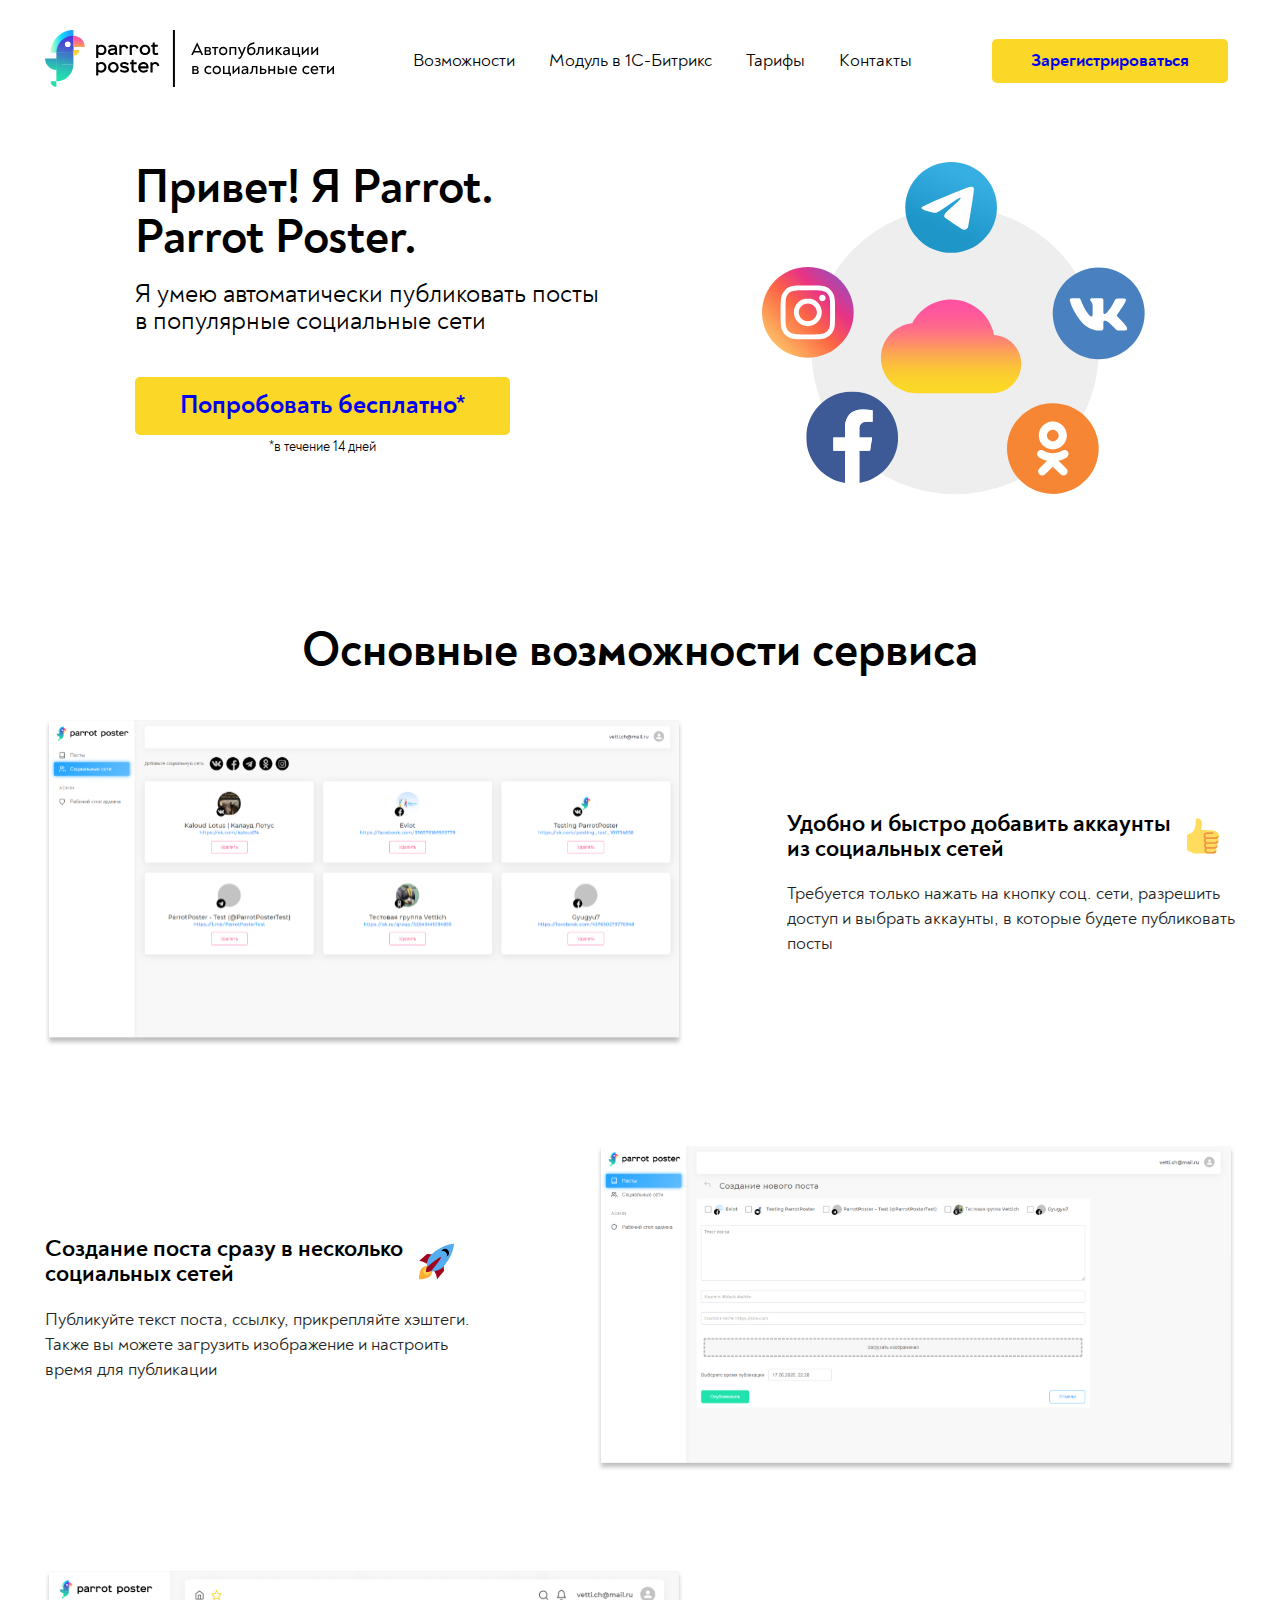
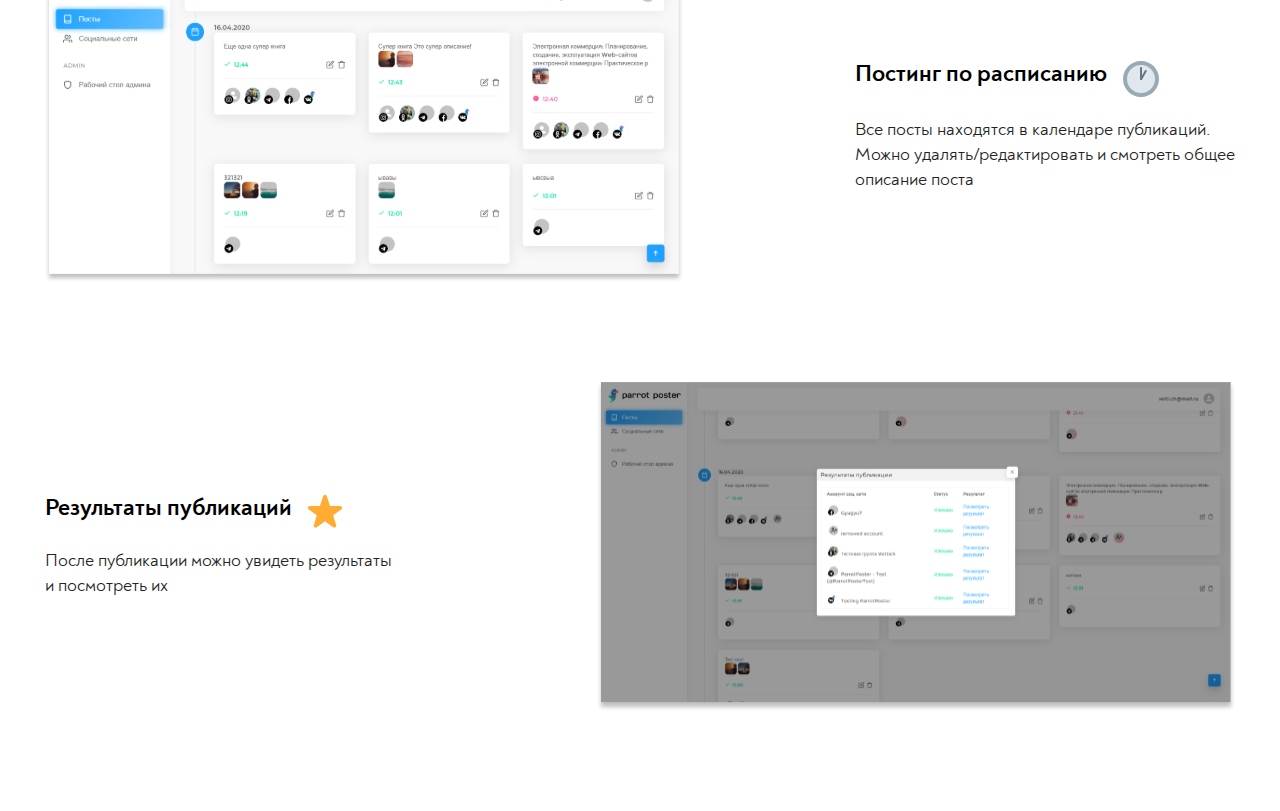
==== index.html @ c369a960 "add greetings and features" ====
<!DOCTYPE html>
<html lang="en">
<head>
    <meta charset="UTF-8">
    <meta http-equiv="X-UA-Compatible" content="IE=edge">
    <meta name="viewport" content="width=device-width, initial-scale=1.0">
    <title>Document</title>
    <link rel="stylesheet" href="style.css">
    <link rel="stylesheet" href="fonts/noah.css">

</head>
<body>
    
<div class="container">

    <div class="header">
        <a href="#"><img src="img/logo.ru.svg" alt="logo" class="header_logo"></a>
        <ul class="menu">
            <li>Возможности</li>
            <li>Модуль в 1С-Битрикс</li>
            <li>Тарифы</li>
            <li>Контакты</li>
        </ul>
        <a href="#" class="btn">Зарегистрироваться</a>
    </div>

    <div class="greetings">
        <div class="desc">
            <h1 class="title">Привет! Я Parrot.<br>Parrot Poster.</h1>
            <p class="text26">Я умею автоматически публиковать посты<br>в популярные социальные сети </p>
            <div class="div_try_btn">
                <a href="#" class="try_btn">Попробовать бесплатно*</a>
                <p class="try_btn_text">*в течение 14 дней</p>
            </div>
            </div>
        <img src="img/social.svg" alt="social">
    </div>

    <div class="features">
        <h2 class="title ft_title">Основные возможности сервиса</h2>
        
        <div class="features_item">
            <img src="img/features item 1.svg" alt="screenshot">
            <div>
                <div class="features_item_title">
                    <p class="features_item_text">Удобно и быстро добавить аккаунты<br>из социальных сетей</p>
                    <img src="icons/feat-01_01.svg" alt="smile">
                </div>
                <p class="features_item_desc">Требуется только нажать на кнопку соц. сети, разрешить<br>доступ и выбрать аккаунты, в которые будете публиковать<br>посты</p>
            </div>
        </div>

        <div class="features_item">
            <div>
                <div class="features_item_title">
                    <p class="features_item_text">Создание поста сразу в несколько<br>социальных сетей</p>
                    <img src="icons/feat-01_02.svg" alt="smile">
                </div>
                <p class="features_item_desc">Публикуйте текст поста, ссылку, прикрепляйте хэштеги.<br>Также вы можете загрузить изображение и настроить<br>время для публикации</p>
            </div>
            <img src="img/features item 2.svg" alt="screenshot">
        </div>

        <div class="features_item">
            <img src="img/features item 3.svg" alt="screenshot">
            <div>
                <div class="features_item_title">
                    <p class="features_item_text">Постинг по расписанию</p>
                    <img src="icons/feat-01_03.svg" alt="smile">
                </div>
                <p class="features_item_desc">Все посты находятся в календаре публикаций.<br>Можно удалять/редактировать и смотреть общее<br>описание поста</p>
            </div>
        </div>

        <div class="features_item">
            <div>
                <div class="features_item_title">
                    <p class="features_item_text">Результаты публикаций</p>
                    <img src="icons/feat-01_04.svg" alt="smile">
                </div>
                <p class="features_item_desc">После публикации можно увидеть результаты<br>и посмотреть их</p>
            </div>
            <img src="img/features item 4.svg" alt="screenshot">
        </div>
    </div>

</div>

</body>
</html>
---- style.css ----
*{
    padding: 0;
    margin: 0;
}

body{
    font-family: Noah, Arial, sans-serif;
    color: #000;
}

.container{
    margin: 0 auto;
}

/*   ---   header navigation   ---   */

.header{
    display: flex;
    align-items: center;
    margin-top: 30px;
}

.container{
   width: 1190px; 
}

.header_logo{
    margin-right: 67px;
}

.menu{
    list-style: none;
    display: flex;
    gap: 34px;
    margin-right: 80px;
    font-size: 18px;
    font-weight: 500;
    line-height: 105%;
   
}

.btn{
    background-color:#FBD727;
    line-height: 105%;
    font-size: 18px;
    font-weight: 700;
    border-radius: 5px;
    border: none;
    text-decoration: none;
    padding: 13px 39px;
    
}

/*   ---   greetings   ---   */

.title{
    font-weight: 700;
    font-size: 48px;
    line-height: 105%; 
    margin-bottom: 18px;
}

.text26{
    font-weight: 400;
    font-size: 26px;
    line-height: 105%; 
    margin-bottom: 42px;
}

.try_btn{
    font-weight: 700;
    font-size: 26px;
    line-height: 105%;  
    text-decoration: none;
    background-color:#FBD727;
    padding: 15px 45px;
    border-radius: 5px;
}

.greetings{
    margin: 70px 90px;
    display: flex;
    justify-content: space-between;
}

.try_btn_text{
    margin-top: 5px;
    font-size: 14px;
    line-height: 105%;
}

.div_try_btn{
    text-align: center;
    display: inline-flex;
    flex-direction: column;
}

/*   ---   features   ---   */

.features{
    margin-top: 130px;
}

.ft_title{
    text-align: center;
    margin-bottom: 45px;
}

.features_item_text{
    font-weight: 700;
    font-size: 24px;
    line-height: 105%;  
}

.features_item_desc{
    font-weight: 400;
    font-size: 18px;
    line-height: 25px; 
    color:#232323;
    margin-top: 20px;
}

.features_item_title{
    display: flex;
    gap: 1em;
}

.features_item{
    display: flex;
    justify-content: space-between;
    align-items: center;
    margin-bottom: 100px;
}
---- fonts/noah.css ----
@font-face {
    font-family: 'Noah';
    src: local('Noah Regular Italic'), local('Noah-RegularItalic'), url('Noahregularitalic.woff2') format('woff2'), url('Noahregularitalic.woff') format('woff'), url('Noahregularitalic.ttf') format('truetype');
    font-weight: 400;
    font-style: italic;
}
@font-face {
    font-family: 'Noah';
    src: local('Noah Regular'), local('Noah-Regular'), url('Noahregular.woff2') format('woff2'), url('Noahregular.woff') format('woff'), url('Noahregular.ttf') format('truetype');
    font-weight: 400;
    font-style: normal;
}
@font-face {
    font-family: 'Noah';
    src: local('Noah Bold Italic'), local('Noah-BoldItalic'), url('Noahbolditalic.woff2') format('woff2'), url('Noahbolditalic.woff') format('woff'), url('Noahbolditalic.ttf') format('truetype');
    font-weight: 700;
    font-style: italic;
}
@font-face {
    font-family: 'Noah';
    src: local('Noah Bold'), local('Noah-Bold'), url('Noahbold.woff2') format('woff2'), url('Noahbold.woff') format('woff'), url('Noahbold.ttf') format('truetype');
    font-weight: 700;
    font-style: normal;
}
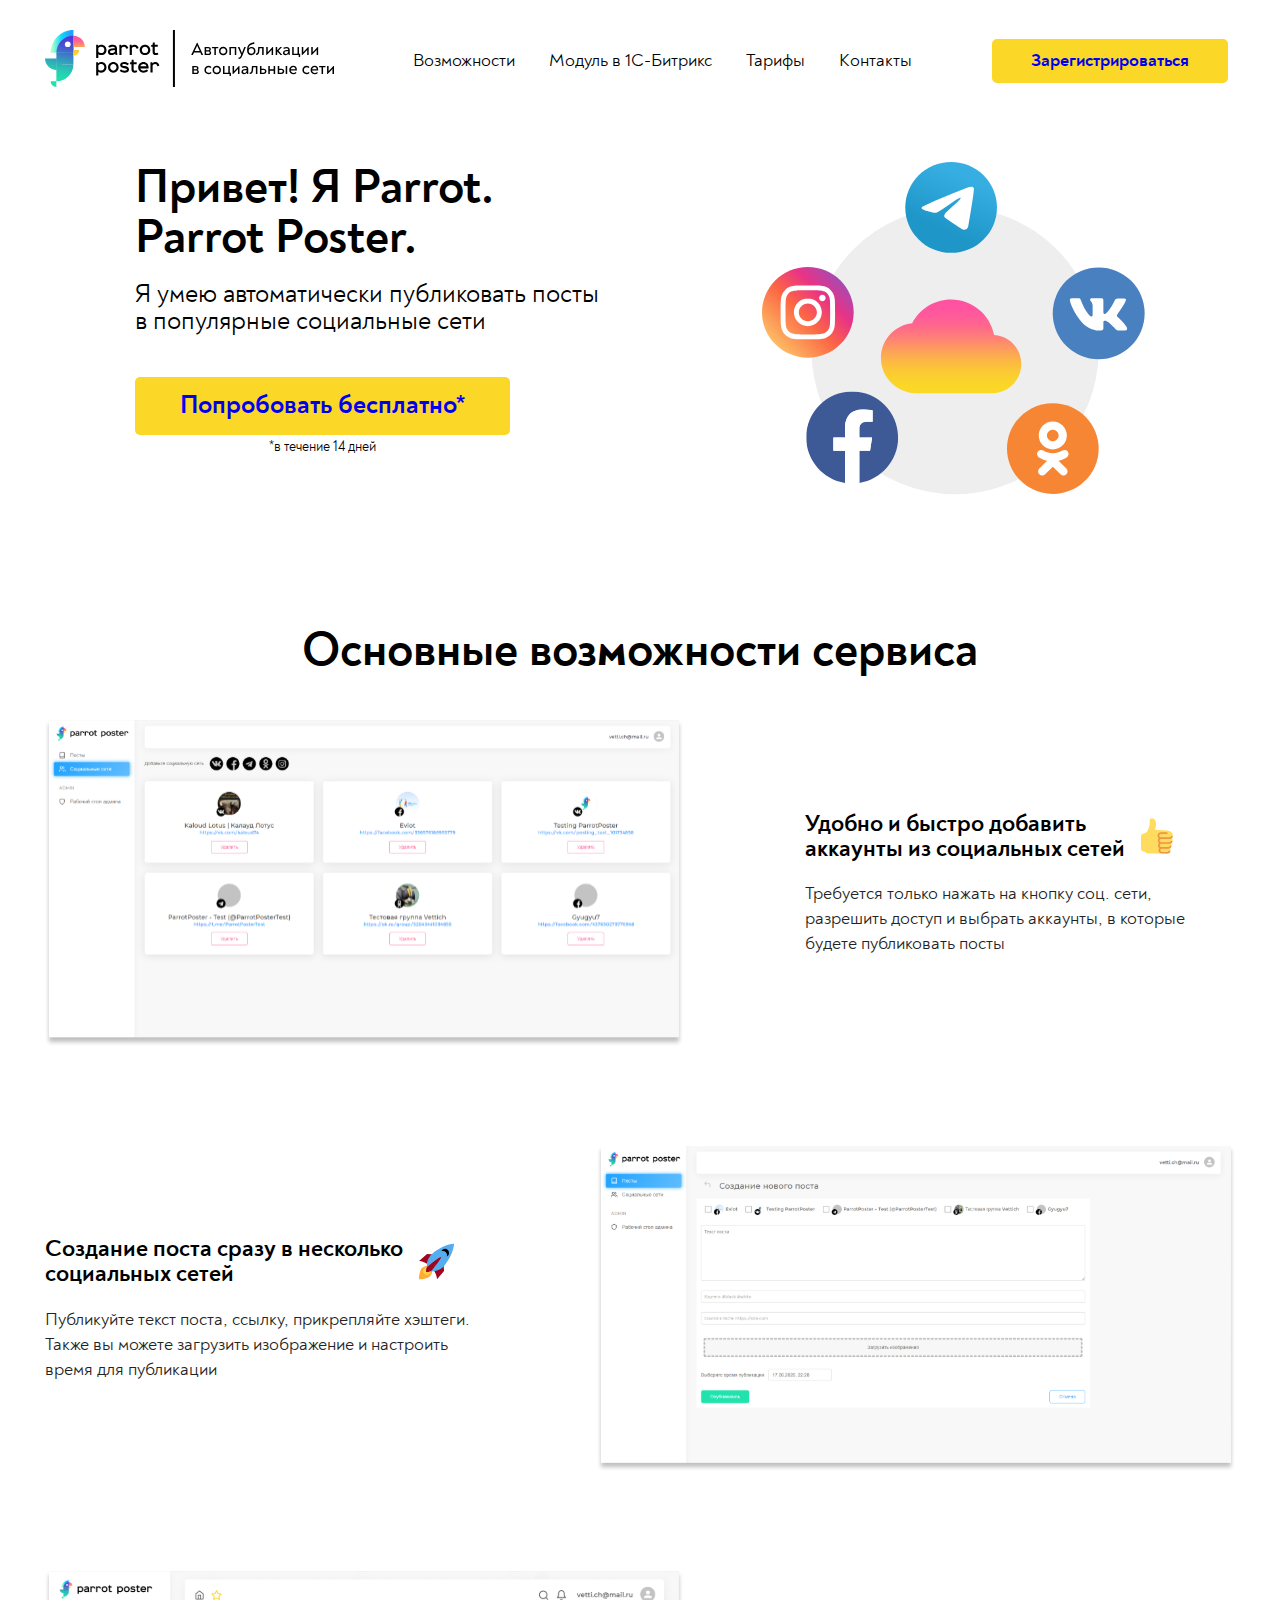
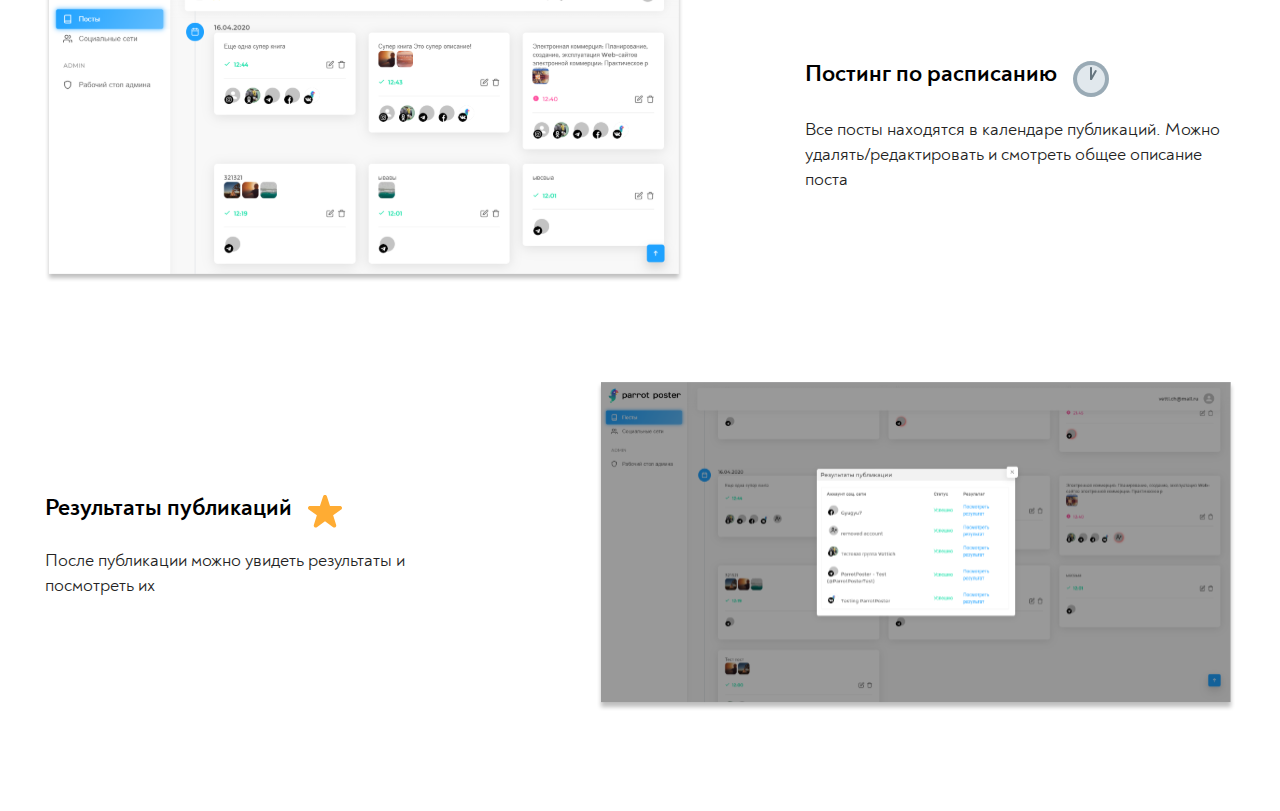
==== commit bc0e0313: "add integrations" ====
--- a/index.html
+++ b/index.html
@@ -28,7 +28,7 @@
         <div class="desc">
             <h1 class="title">Привет! Я Parrot.<br>Parrot Poster.</h1>
             <p class="text26">Я умею автоматически публиковать посты<br>в популярные социальные сети </p>
-            <div class="div_try_btn">
+            <div class="try_btn_wrap">
                 <a href="#" class="try_btn">Попробовать бесплатно*</a>
                 <p class="try_btn_text">*в течение 14 дней</p>
             </div>
@@ -37,26 +37,26 @@
     </div>
 
     <div class="features">
-        <h2 class="title ft_title">Основные возможности сервиса</h2>
+        <h2 class="title center">Основные возможности сервиса</h2>
         
         <div class="features_item">
             <img src="img/features item 1.svg" alt="screenshot">
             <div>
                 <div class="features_item_title">
-                    <p class="features_item_text">Удобно и быстро добавить аккаунты<br>из социальных сетей</p>
+                    <p>Удобно и быстро добавить<br> аккаунты из социальных сетей</p>
                     <img src="icons/feat-01_01.svg" alt="smile">
                 </div>
-                <p class="features_item_desc">Требуется только нажать на кнопку соц. сети, разрешить<br>доступ и выбрать аккаунты, в которые будете публиковать<br>посты</p>
+                <span class="features_item_desc">Требуется только нажать на кнопку соц. сети, разрешить доступ и выбрать аккаунты, в которые будете публиковать посты</span>
             </div>
         </div>
 
         <div class="features_item">
             <div>
                 <div class="features_item_title">
-                    <p class="features_item_text">Создание поста сразу в несколько<br>социальных сетей</p>
+                    <p>Создание поста сразу в несколько<br>социальных сетей</p>
                     <img src="icons/feat-01_02.svg" alt="smile">
                 </div>
-                <p class="features_item_desc">Публикуйте текст поста, ссылку, прикрепляйте хэштеги.<br>Также вы можете загрузить изображение и настроить<br>время для публикации</p>
+                <span class="features_item_desc">Публикуйте текст поста, ссылку, прикрепляйте хэштеги. Также вы можете загрузить изображение и настроить время для публикации</span>
             </div>
             <img src="img/features item 2.svg" alt="screenshot">
         </div>
@@ -65,20 +65,20 @@
             <img src="img/features item 3.svg" alt="screenshot">
             <div>
                 <div class="features_item_title">
-                    <p class="features_item_text">Постинг по расписанию</p>
+                    <p>Постинг по расписанию</p>
                     <img src="icons/feat-01_03.svg" alt="smile">
                 </div>
-                <p class="features_item_desc">Все посты находятся в календаре публикаций.<br>Можно удалять/редактировать и смотреть общее<br>описание поста</p>
+                <span class="features_item_desc">Все посты находятся в календаре публикаций. Можно удалять/редактировать и смотреть общее описание поста</span>
             </div>
         </div>
 
         <div class="features_item">
             <div>
                 <div class="features_item_title">
-                    <p class="features_item_text">Результаты публикаций</p>
+                    <p>Результаты публикаций</p>
                     <img src="icons/feat-01_04.svg" alt="smile">
                 </div>
-                <p class="features_item_desc">После публикации можно увидеть результаты<br>и посмотреть их</p>
+                <span class="features_item_desc">После публикации можно увидеть результаты и посмотреть их</span>
             </div>
             <img src="img/features item 4.svg" alt="screenshot">
         </div>
--- a/style.css
+++ b/style.css
@@ -89,7 +89,7 @@
     line-height: 105%;
 }
 
-.div_try_btn{
+.try_btn_wrap{
     text-align: center;
     display: inline-flex;
     flex-direction: column;
@@ -101,28 +101,32 @@
     margin-top: 130px;
 }
 
-.ft_title{
+.center{
     text-align: center;
     margin-bottom: 45px;
 }
 
-.features_item_text{
+.features_item_title p{
     font-weight: 700;
     font-size: 24px;
-    line-height: 105%;  
+    line-height: 105%;
+    max-width: 430px;
 }
 
 .features_item_desc{
     font-weight: 400;
     font-size: 18px;
     line-height: 25px; 
-    color:#232323;
+    color: #232323;
     margin-top: 20px;
+    max-width: 430px;
+    display: inline-block;
 }
 
 .features_item_title{
     display: flex;
     gap: 1em;
+    max-width: 500px;
 }
 
 .features_item{
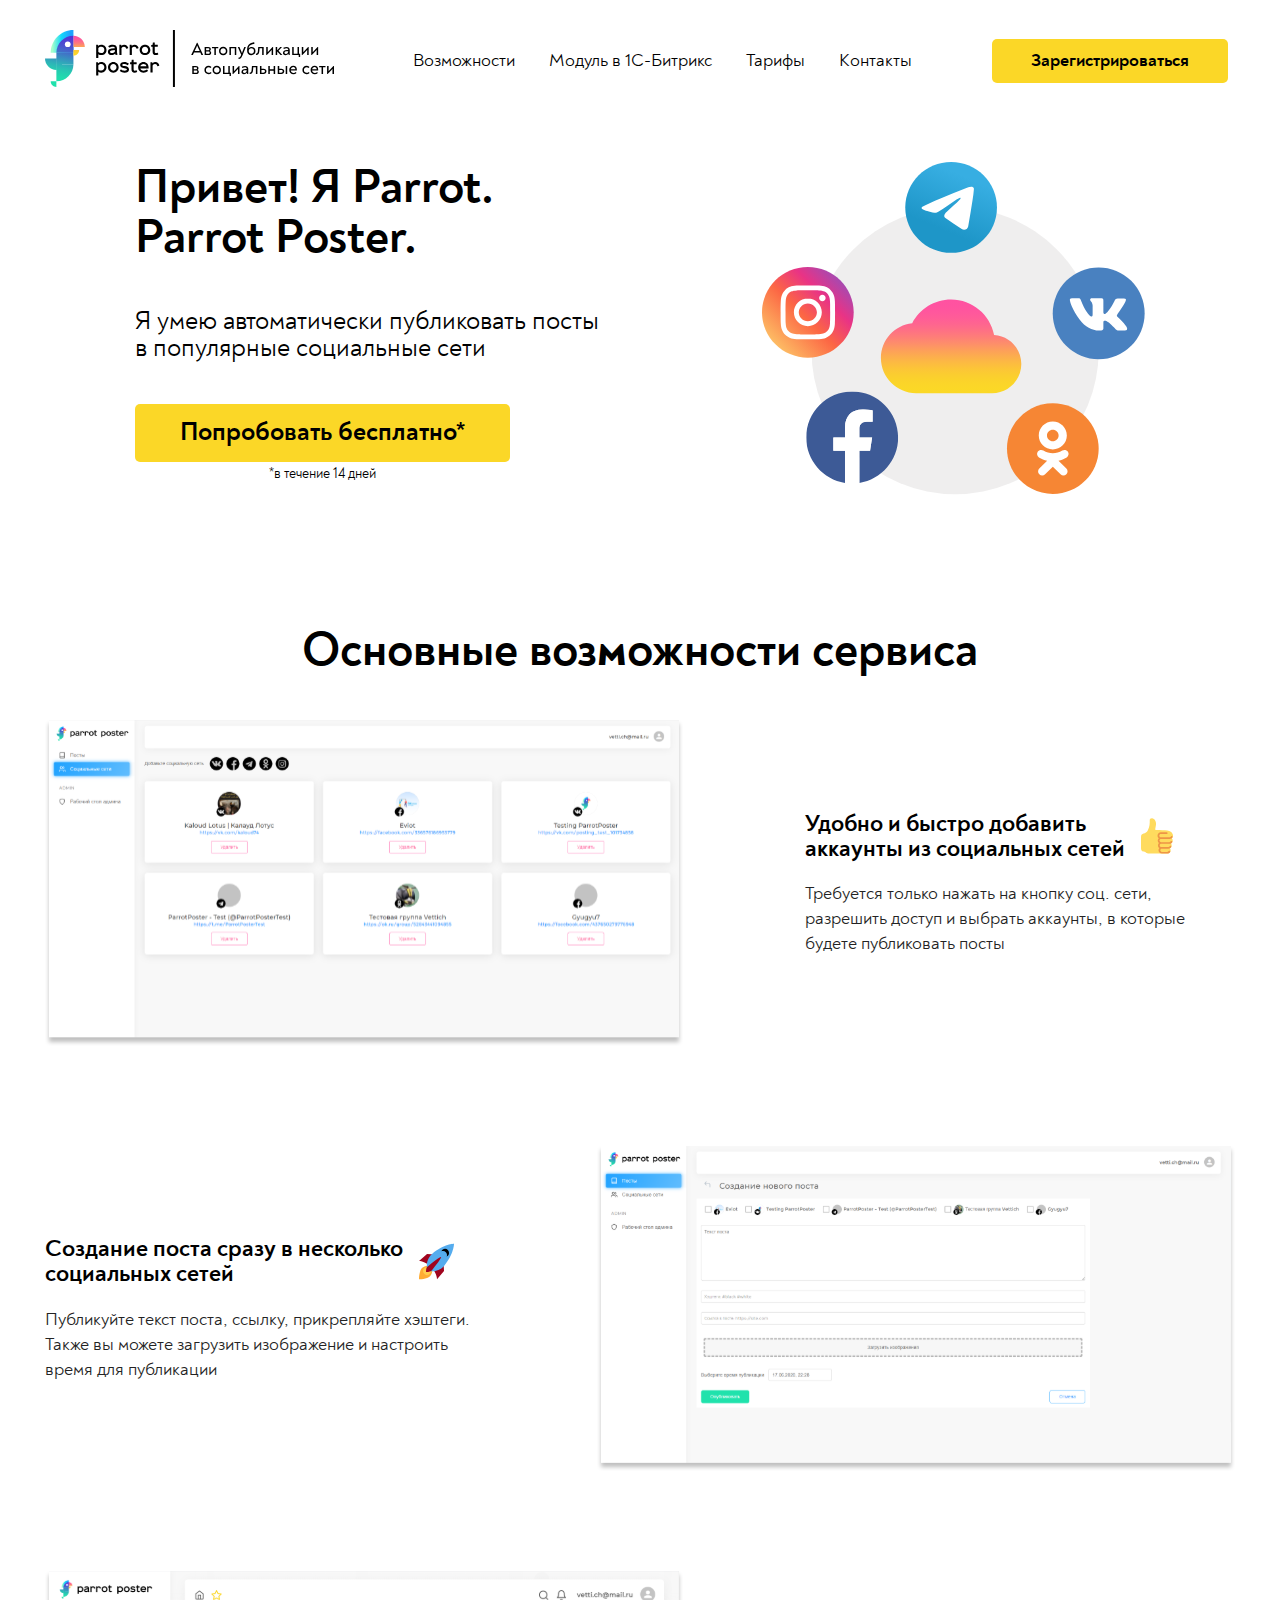
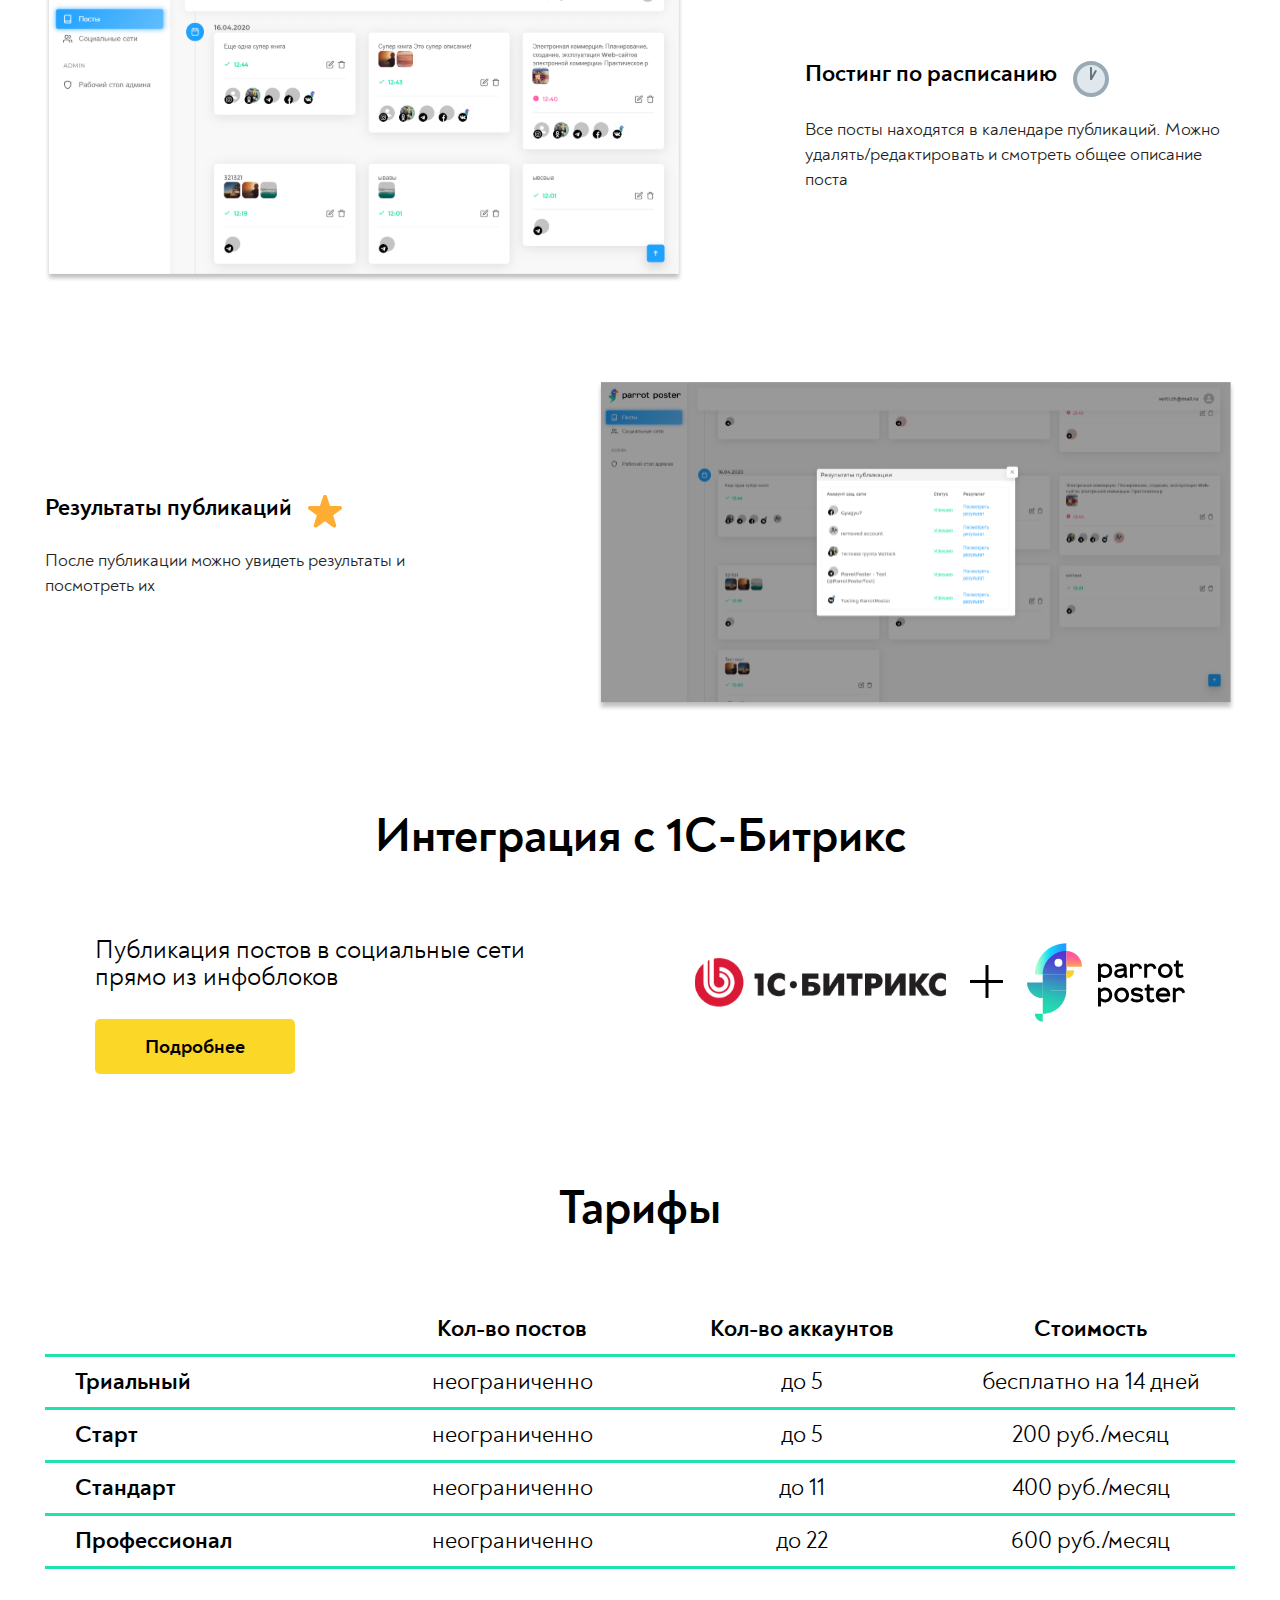
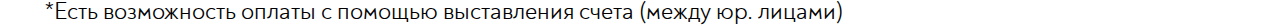
==== commit 5cf4d34e: "add tariffs" ====
--- a/index.html
+++ b/index.html
@@ -26,7 +26,7 @@
 
     <div class="greetings">
         <div class="desc">
-            <h1 class="title">Привет! Я Parrot.<br>Parrot Poster.</h1>
+            <h1 class="title left">Привет! Я Parrot. Parrot Poster.</h1>
             <p class="text26">Я умею автоматически публиковать посты<br>в популярные социальные сети </p>
             <div class="try_btn_wrap">
                 <a href="#" class="try_btn">Попробовать бесплатно*</a>
@@ -37,7 +37,7 @@
     </div>
 
     <div class="features">
-        <h2 class="title center">Основные возможности сервиса</h2>
+        <h2 class="title">Основные возможности сервиса</h2>
         
         <div class="features_item">
             <img src="img/features item 1.svg" alt="screenshot">
@@ -84,6 +84,55 @@
         </div>
     </div>
 
+    <div class="integrations">
+        <h2 class="title">Интеграция с 1С-Битрикс</h2>
+        <div class="integrations_container">
+            <div>
+                <p class="integrations_text">Публикация постов в социальные сети прямо из инфоблоков</p>
+                <a href="#" class="integrations_btn">Подробнее</a>
+            </div>
+            <img src="img/integrations.svg" alt="integrations logo">
+        </div>
+
+    </div>
+
+    <div class="tariffs">
+        <h2 class="title">Тарифы</h2>
+        <table class="tariffs_table">
+            <caption>*Есть возможность оплаты с помощью выставления счета (между юр. лицами)</caption>
+            <tr>
+                <th></th>
+                <th>Кол-во постов</th>
+                <th>Кол-во аккаунтов</th>
+                <th>Стоимость</th>
+            </tr>
+            <tr>
+                <td>Триальный</td>
+                <td>неограниченно</td>
+                <td>до 5</td>
+                <td>бесплатно на 14 дней</td>
+            </tr>
+            <tr>
+                <td>Старт</td>
+                <td>неограниченно</td>
+                <td>до 5</td>
+                <td>200 руб./месяц</td>
+            </tr>
+            <tr>
+                <td>Стандарт</td>
+                <td>неограниченно</td>
+                <td>до 11</td>
+                <td>400 руб./месяц</td>
+            </tr>
+            <tr>
+                <td>Профессионал</td>
+                <td>неограниченно</td>
+                <td>до 22</td>
+                <td>600 руб./месяц</td>
+            </tr>
+        </table>
+        
+    </div>
 </div>
 
 </body>
--- a/style.css
+++ b/style.css
@@ -41,6 +41,7 @@
 
 .btn{
     background-color:#FBD727;
+    color: #000;
     line-height: 105%;
     font-size: 18px;
     font-weight: 700;
@@ -58,6 +59,13 @@
     font-size: 48px;
     line-height: 105%; 
     margin-bottom: 18px;
+    text-align: center;
+    margin-bottom: 45px;
+}
+
+.left{
+    text-align: left;
+    width: 365px;
 }
 
 .text26{
@@ -73,6 +81,7 @@
     line-height: 105%;  
     text-decoration: none;
     background-color:#FBD727;
+    color: #000;
     padding: 15px 45px;
     border-radius: 5px;
 }
@@ -101,10 +110,7 @@
     margin-top: 130px;
 }
 
-.center{
-    text-align: center;
-    margin-bottom: 45px;
-}
+
 
 .features_item_title p{
     font-weight: 700;
@@ -136,4 +142,70 @@
     margin-bottom: 100px;
 }
 
-
+/*   ---   integrations   ---   */
+
+.integrations_container{
+    display: flex;
+    justify-content: space-between;
+    margin: 0 50px;
+}
+
+.integrations_text{
+    font-weight: 400;
+    font-size: 26px;
+    line-height: 105%; 
+    width: 440px; 
+    margin-bottom: 45px;
+    margin-top: 30px;
+}
+
+.integrations_btn{
+    text-decoration: none;
+    background-color:#FBD727;
+    color: #000;
+    border-radius: 5px;
+    font-size: 20px;
+    line-height: 105%; 
+    font-weight: 700;
+    padding: 15px 50px;
+}
+
+/*   ---   tariffs   ---   */
+
+.tariffs h2{
+margin-top: 125px;
+}
+
+.tariffs_table{
+    font-weight: 400;
+    font-size: 24px;
+    line-height: 105%; 
+    text-align: center;
+    border: none;
+    border-collapse: collapse;
+    margin-top: 70px;
+}
+
+.tariffs_table th{
+    font-weight: 700;
+    border-bottom: 3px solid #20E2AC;
+    height: 50px;
+}
+
+.tariffs_table td:first-child{
+    font-weight: 700;
+    text-align: left;
+    padding-left: 30px;
+}
+
+.tariffs_table td{
+    width: 300px;
+    height: 50px;
+    border-bottom: 3px solid #20E2AC;
+}
+
+caption{
+    caption-side: bottom;
+    margin-top: 30px;
+    text-align: left;
+}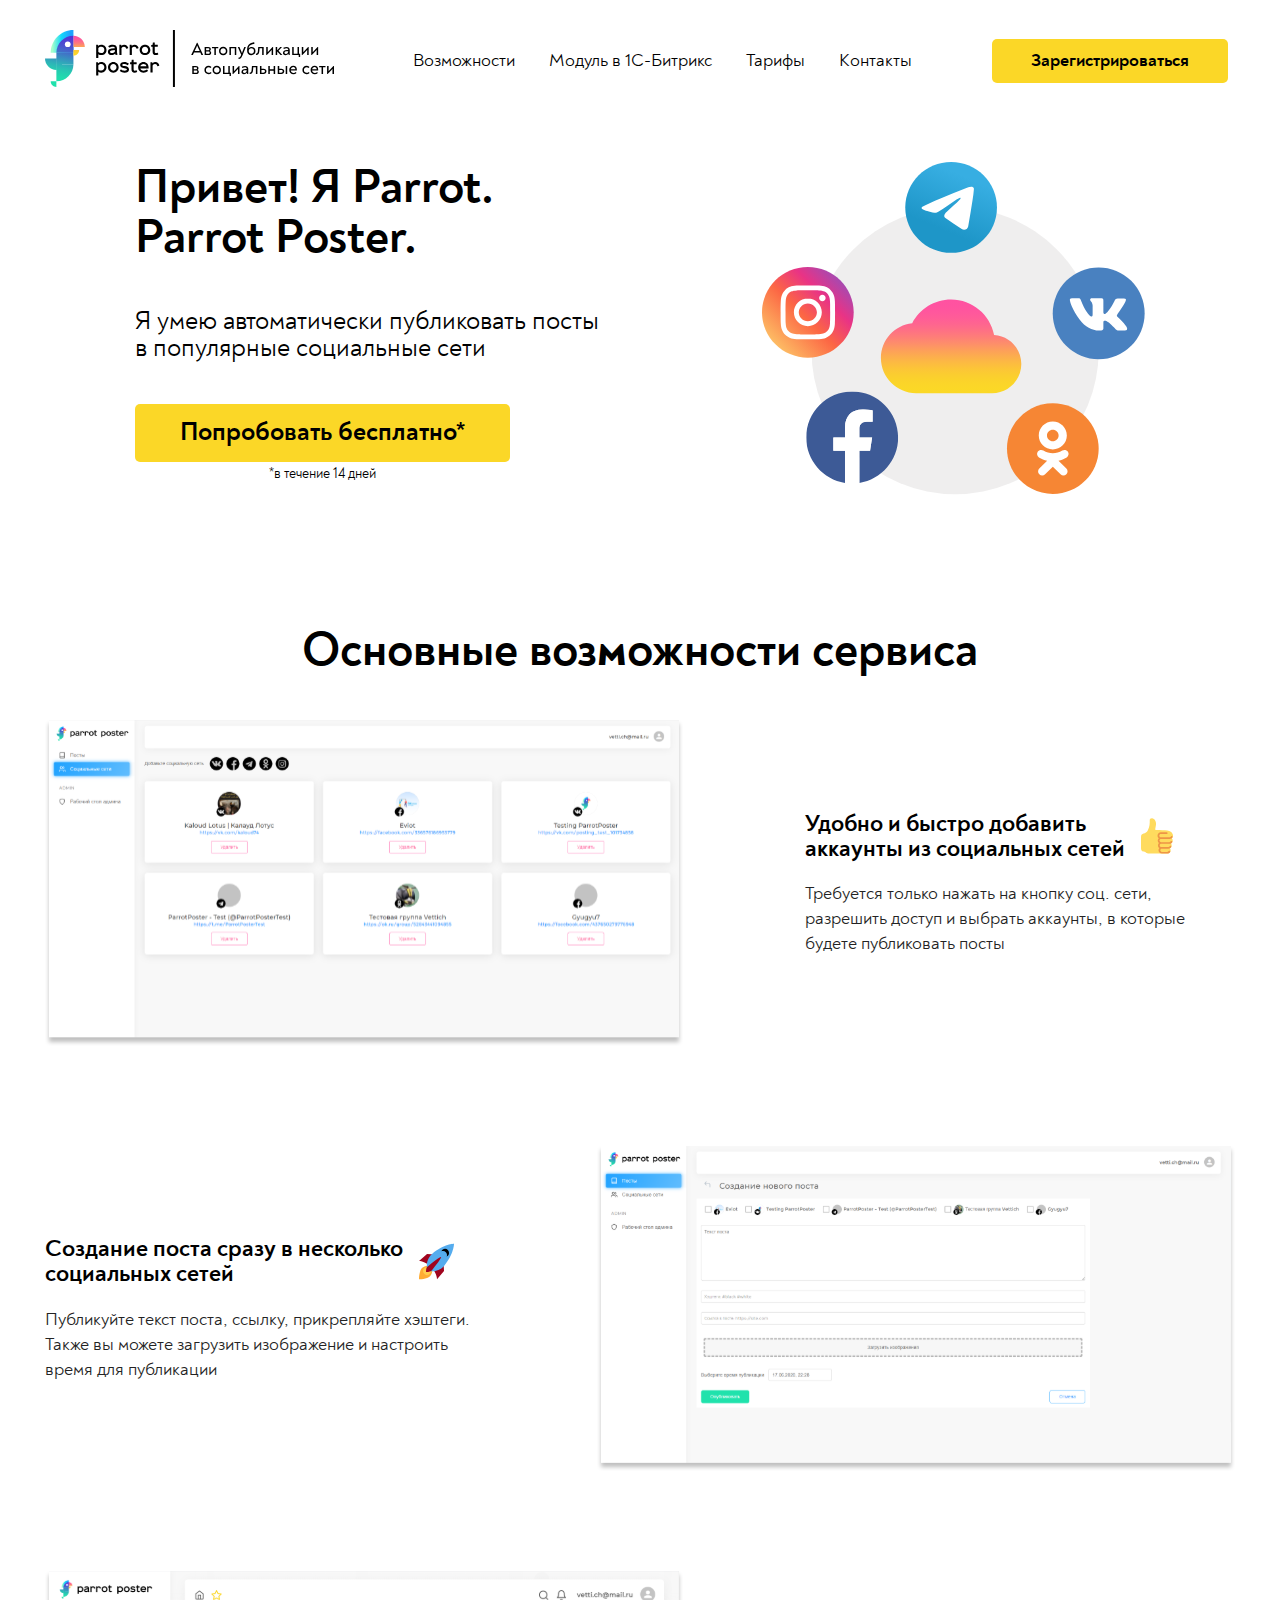
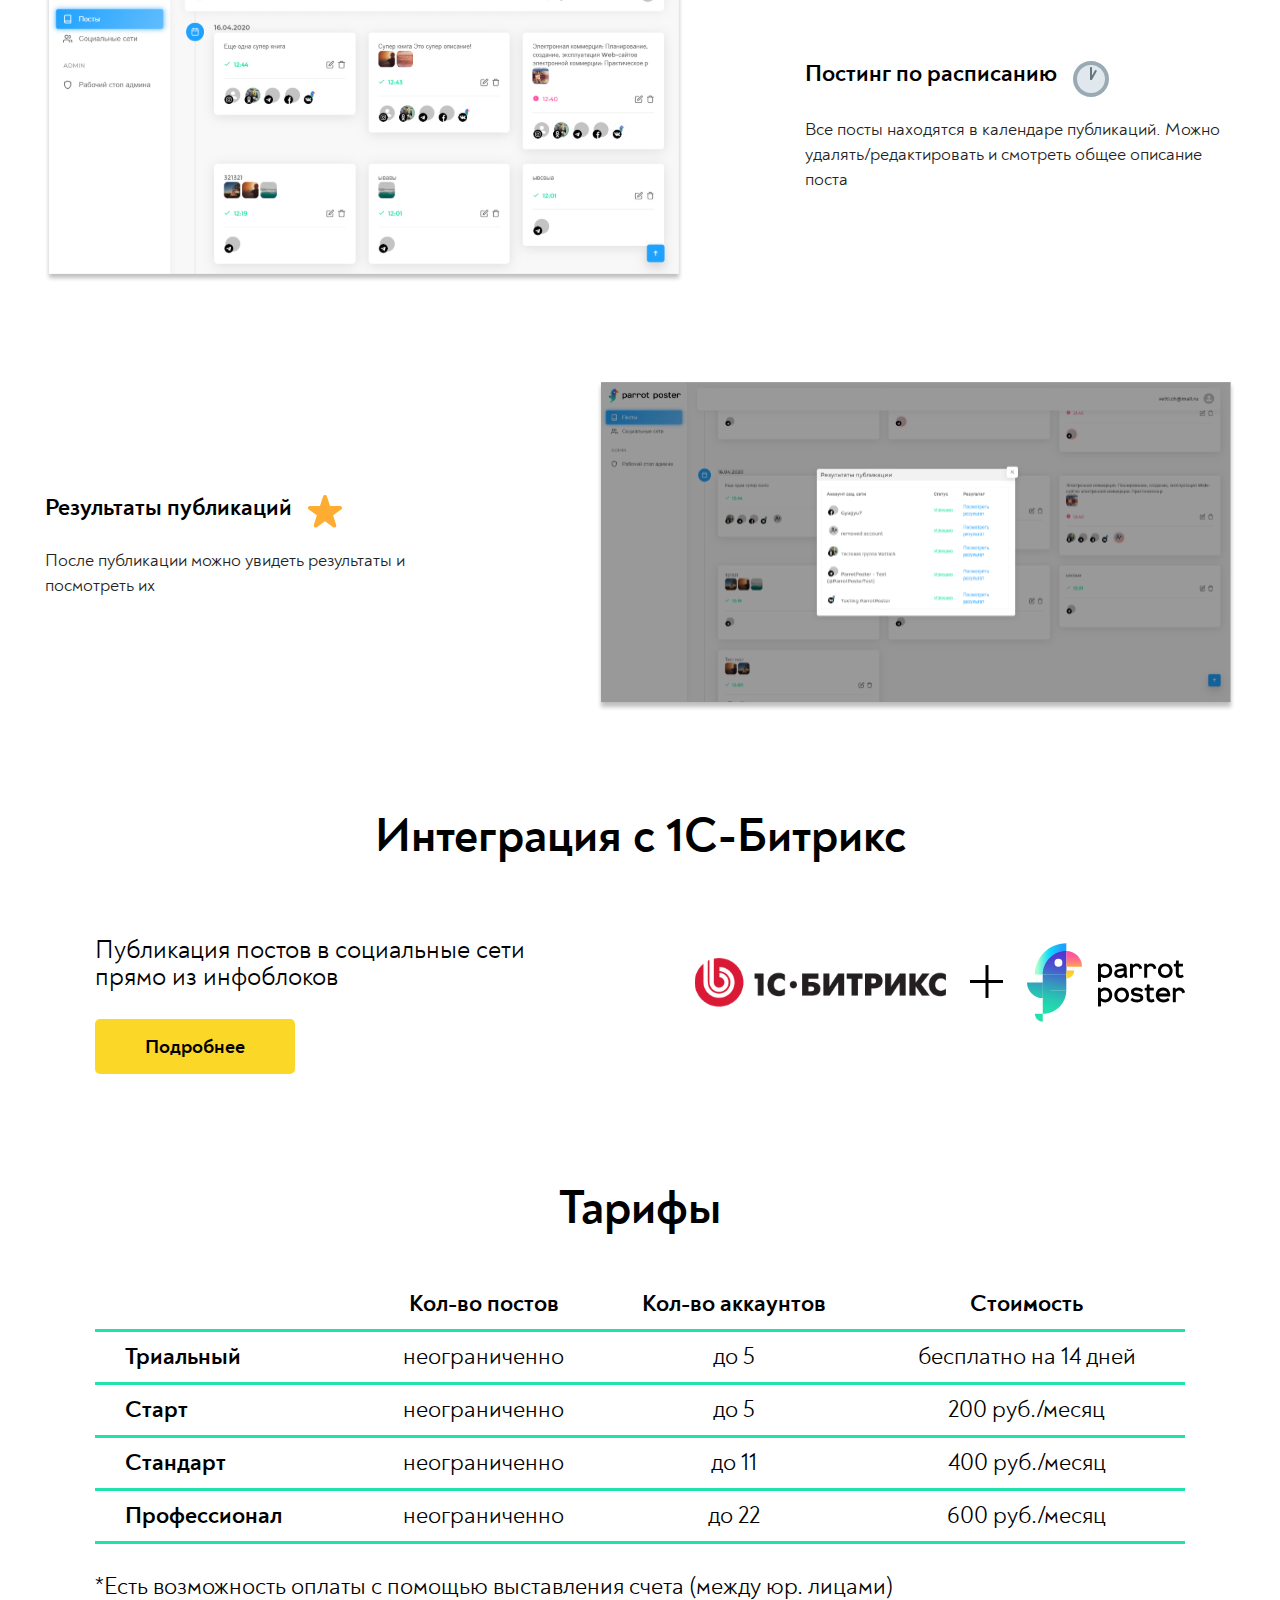
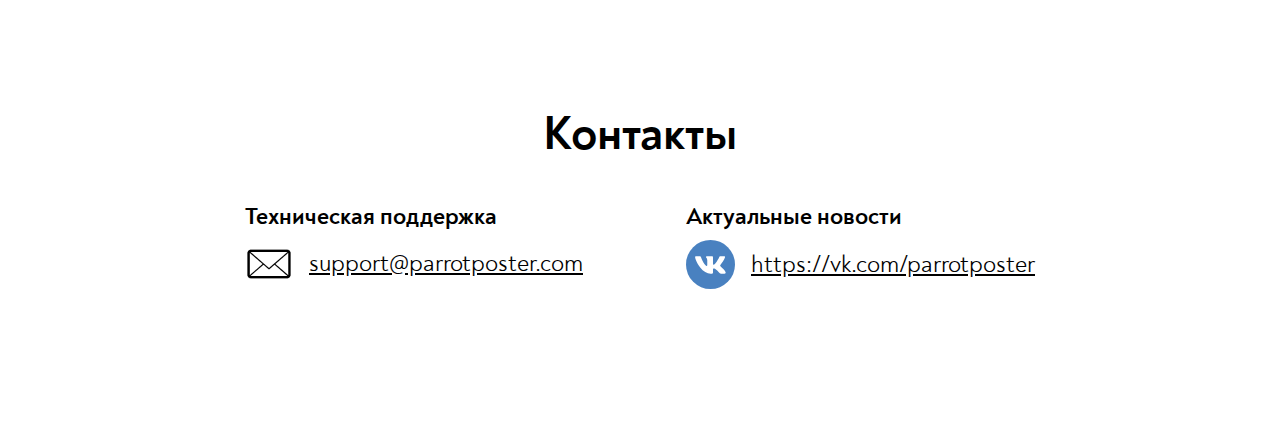
==== commit fb9d8303: "add contacts" ====
--- a/index.html
+++ b/index.html
@@ -133,6 +133,27 @@
         </table>
         
     </div>
+
+    <div class="contacts">
+        <h2 class="title">Контакты</h2>
+        <div class="contacts_items">
+            <div class="contacts_item">
+                <p>Техническая поддержка</p>
+                <div class="contacts_desc">
+                    <img src="img/email.png" alt="emai logo">
+                    <a href="#">support@parrotposter.com</a>
+                </div>
+            </div>
+            <div class="contacts_item">
+                <p>Актуальные новости</p>
+                <div class="contacts_desc">
+                    <img src="img/vk_logo.svg" alt="vk logo">
+                    <a href="https://vk.com/parrotposter">https://vk.com/parrotposter</a>
+                </div>
+                
+            </div>
+
+        </div>
 </div>
 
 </body>
--- a/style.css
+++ b/style.css
@@ -184,6 +184,8 @@
     border: none;
     border-collapse: collapse;
     margin-top: 70px;
+    width: calc(100% - 100px);
+    margin: 0 50px;
 }
 
 .tariffs_table th{
@@ -199,7 +201,7 @@
 }
 
 .tariffs_table td{
-    width: 300px;
+    
     height: 50px;
     border-bottom: 3px solid #20E2AC;
 }
@@ -208,4 +210,42 @@
     caption-side: bottom;
     margin-top: 30px;
     text-align: left;
-}+    font-size: 24px;
+    line-height: 105%; 
+}
+
+/*   ---   contacts   ---   */
+
+.contacts{
+    margin-top: 110px;
+    margin-bottom: 140px;
+}
+
+.contacts p{
+    font-weight: 700;
+    font-size: 24px;
+    line-height: 105%;
+    margin-bottom: 10px;
+}
+
+.contacts_items{
+    margin: 40px 200px;
+    display: flex;
+    justify-content: space-between;
+}
+
+.contacts_desc{
+    display: flex;
+    align-items: center;
+    gap: 1em;
+    color: #000;
+}
+
+.contacts_desc a{
+    color: #000;
+    font-weight: 400;
+    font-size: 24px;
+    line-height: 105%; 
+}
+
+/*   ---   final   ---   */
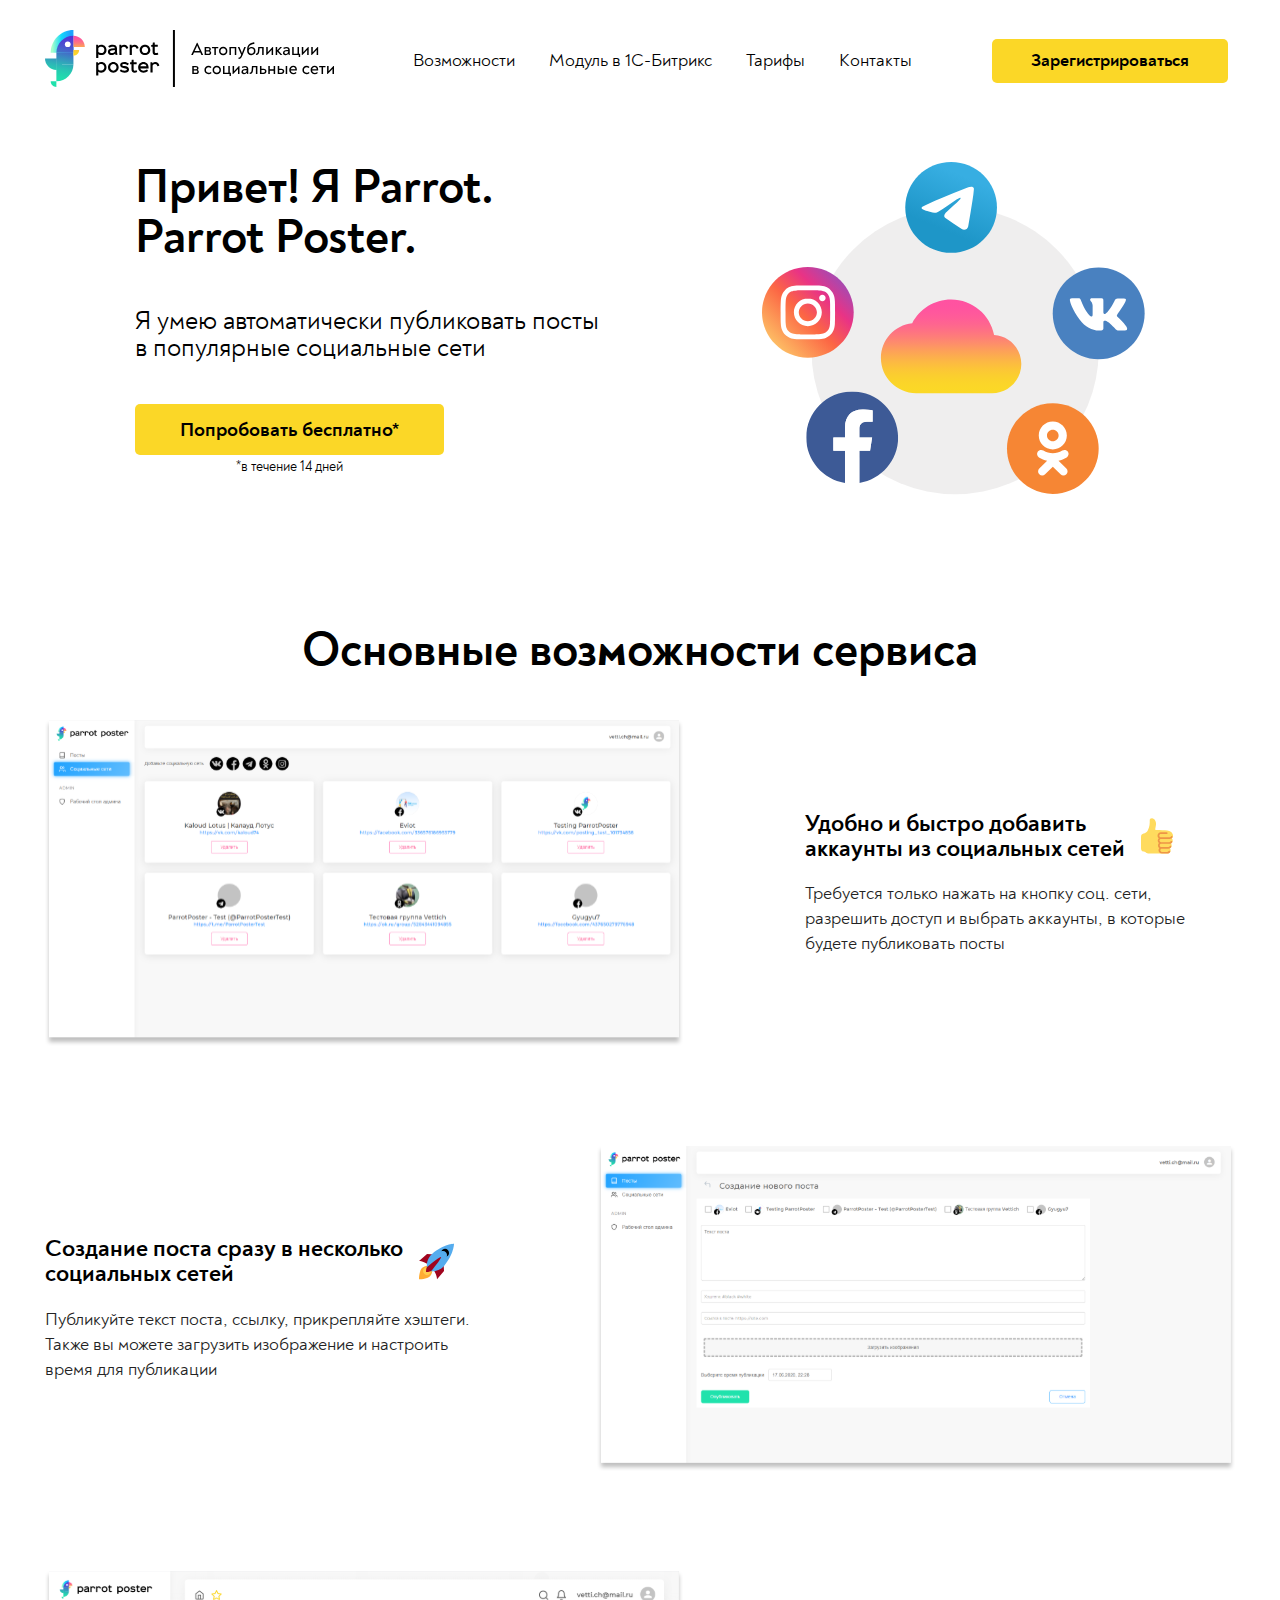
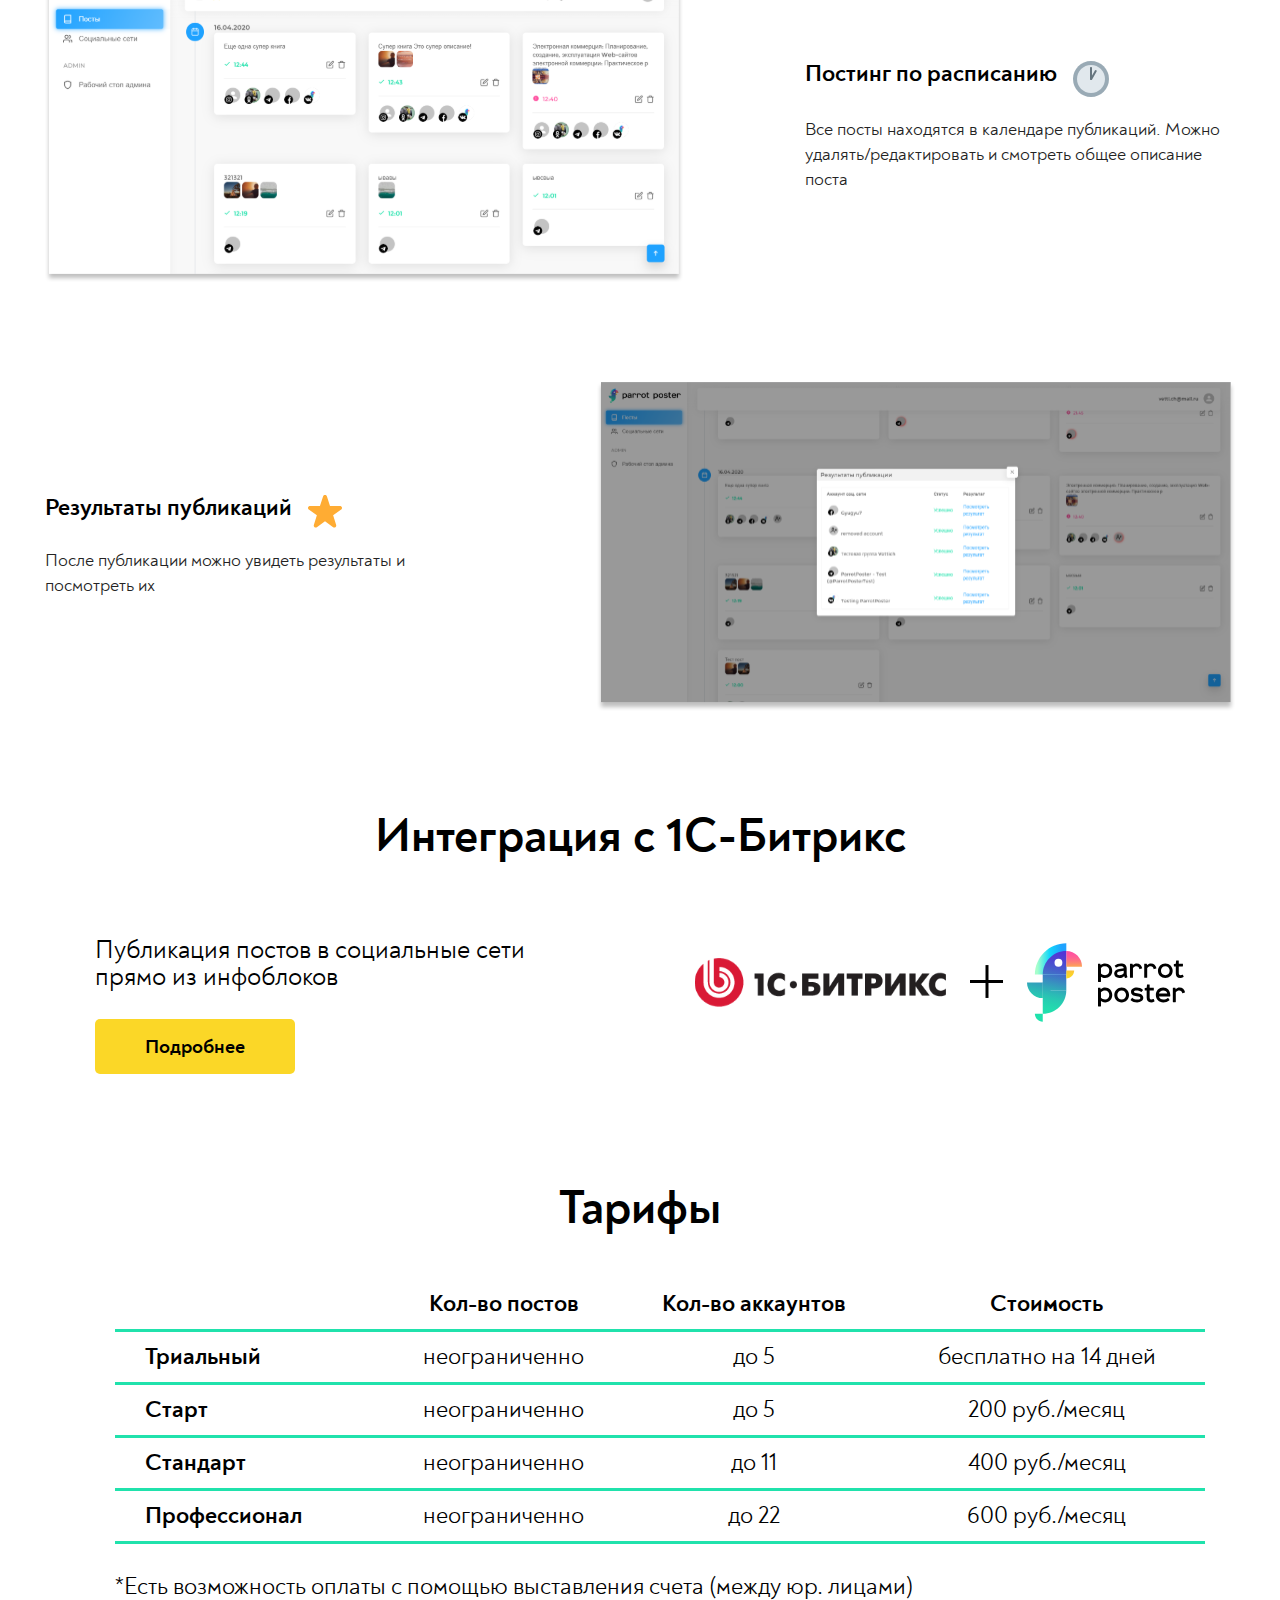
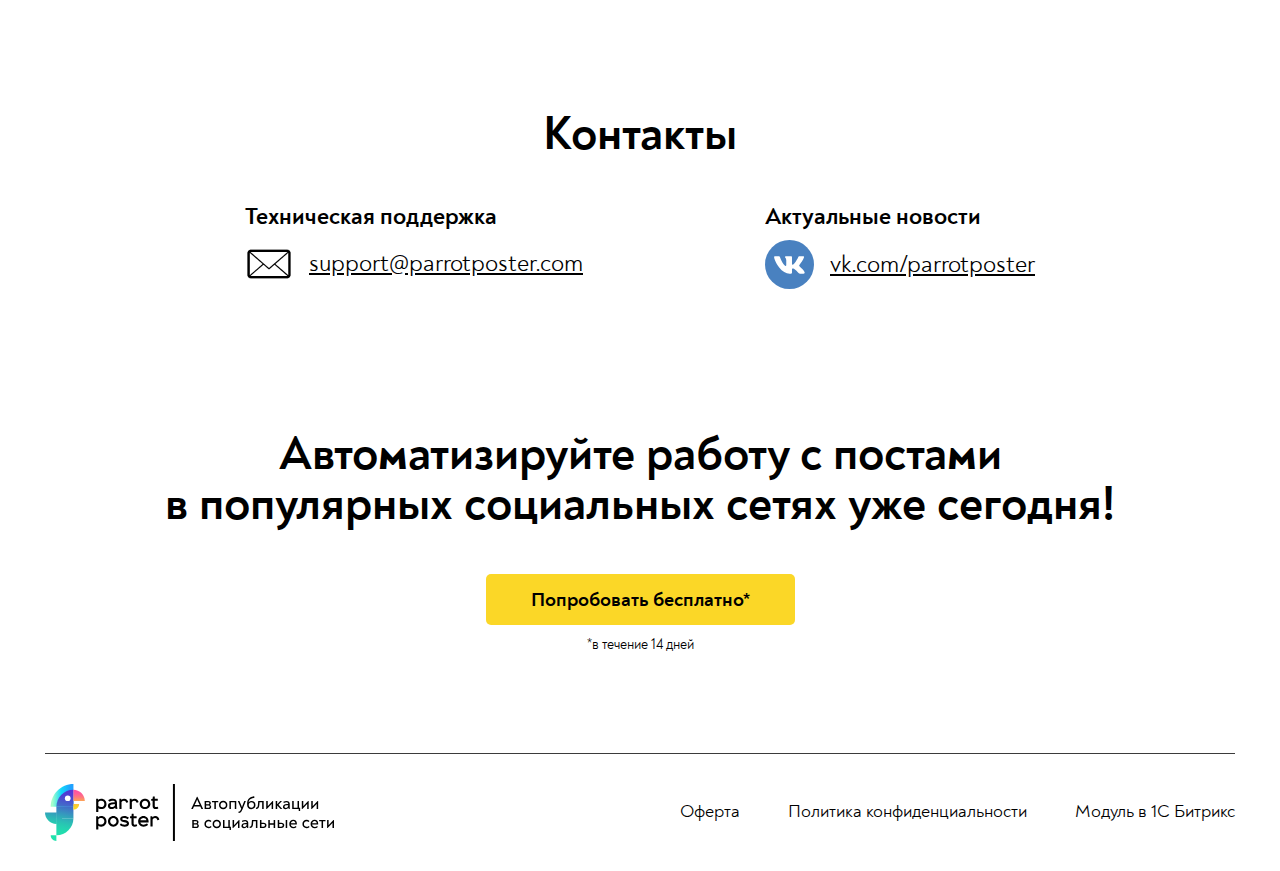
==== commit 9b484ec2: "add footer" ====
--- a/index.html
+++ b/index.html
@@ -15,7 +15,7 @@
 
     <div class="header">
         <a href="#"><img src="img/logo.ru.svg" alt="logo" class="header_logo"></a>
-        <ul class="menu">
+        <ul class="nav">
             <li>Возможности</li>
             <li>Модуль в 1С-Битрикс</li>
             <li>Тарифы</li>
@@ -148,12 +148,28 @@
                 <p>Актуальные новости</p>
                 <div class="contacts_desc">
                     <img src="img/vk_logo.svg" alt="vk logo">
-                    <a href="https://vk.com/parrotposter">https://vk.com/parrotposter</a>
+                    <a href="https://vk.com/parrotposter">vk.com/parrotposter</a>
                 </div>
-                
             </div>
+        </div>
+    </div>
 
+    <div class="final">
+        <h2 class="title">Автоматизируйте работу с постами<br>в популярных социальных сетях уже сегодня!</h2>
+        <div class="try_btn_wrap">
+            <a href="#" class="try_btn">Попробовать бесплатно*</a>
+            <p class="try_btn_text">*в течение 14 дней</p>
         </div>
+    </div>
+
+    <div class="footer">
+        <img src="img/logo.ru.svg" alt="logo" class="header_logo">
+        <div class="footer_nav">
+            <a href="#">Оферта</a>
+            <a href="#">Политика конфиденциальности</a>
+            <a href="#">Модуль в 1С Битрикс</a>
+        </div>
+    </div>
 </div>
 
 </body>
--- a/style.css
+++ b/style.css
@@ -28,13 +28,13 @@
     margin-right: 67px;
 }
 
-.menu{
+.nav{
     list-style: none;
     display: flex;
     gap: 34px;
     margin-right: 80px;
     font-size: 18px;
-    font-weight: 500;
+    font-weight: 400;
     line-height: 105%;
    
 }
@@ -77,7 +77,7 @@
 
 .try_btn{
     font-weight: 700;
-    font-size: 26px;
+    font-size: 20px;
     line-height: 105%;  
     text-decoration: none;
     background-color:#FBD727;
@@ -109,8 +109,6 @@
 .features{
     margin-top: 130px;
 }
-
-
 
 .features_item_title p{
     font-weight: 700;
@@ -185,7 +183,7 @@
     border-collapse: collapse;
     margin-top: 70px;
     width: calc(100% - 100px);
-    margin: 0 50px;
+    margin: 0 70px;
 }
 
 .tariffs_table th{
@@ -201,7 +199,6 @@
 }
 
 .tariffs_table td{
-    
     height: 50px;
     border-bottom: 3px solid #20E2AC;
 }
@@ -249,3 +246,39 @@
 }
 
 /*   ---   final   ---   */
+
+.final{
+    margin: 0 100px;
+}
+
+.final .try_btn_wrap{
+    display: flex;
+    align-items: center;    
+    gap: 0.5em;
+    margin-bottom: 100px;
+}
+
+/*   ---   footer   ---   */
+
+.footer{
+    display: flex;
+    justify-content: space-between;
+    align-items: center;
+    height: 117px;
+    border-top: 1px solid #3B3B3B;
+}
+
+.footer_nav a{
+    font-weight: 400;
+    font-size: 18px;
+    line-height: 105%;
+    text-align: right; 
+    text-decoration: none;
+    color: #000;
+}
+
+.footer_nav{
+    display: flex;
+    justify-content: space-between;
+    gap: 3em;
+}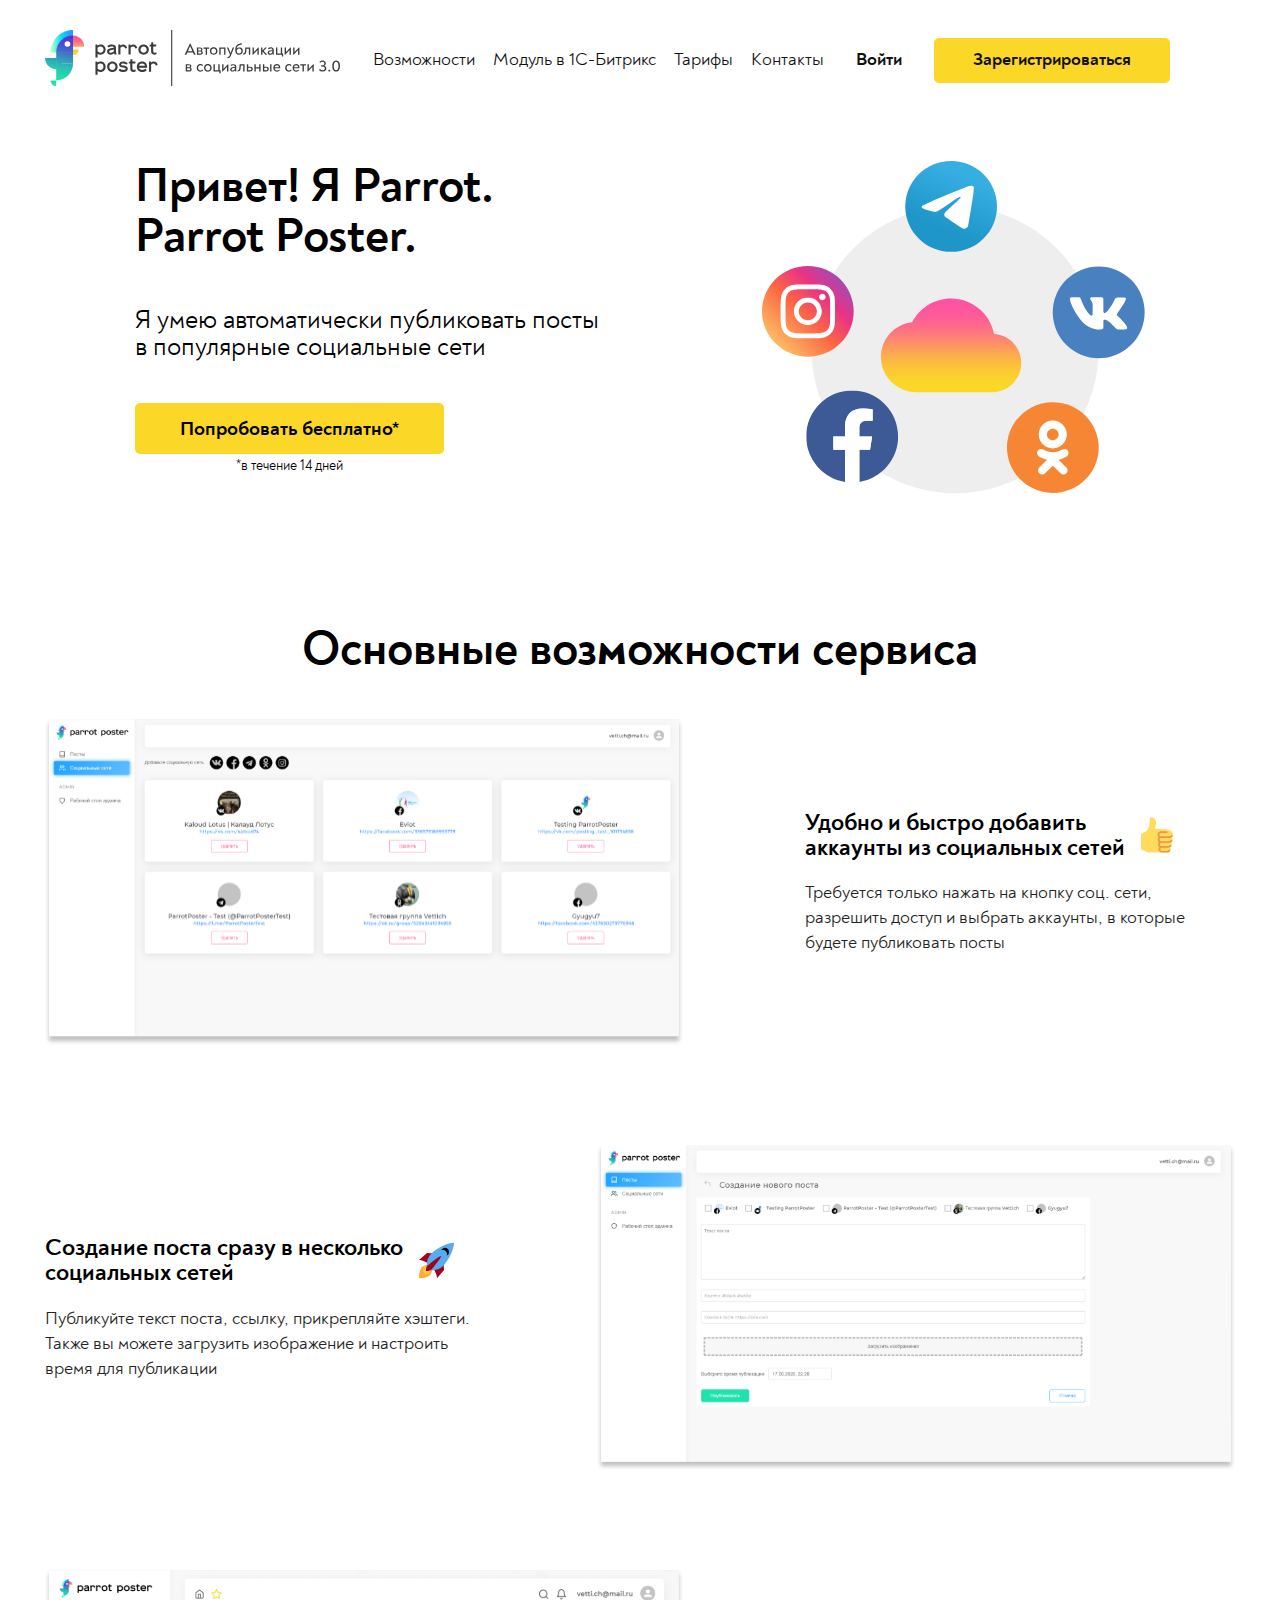
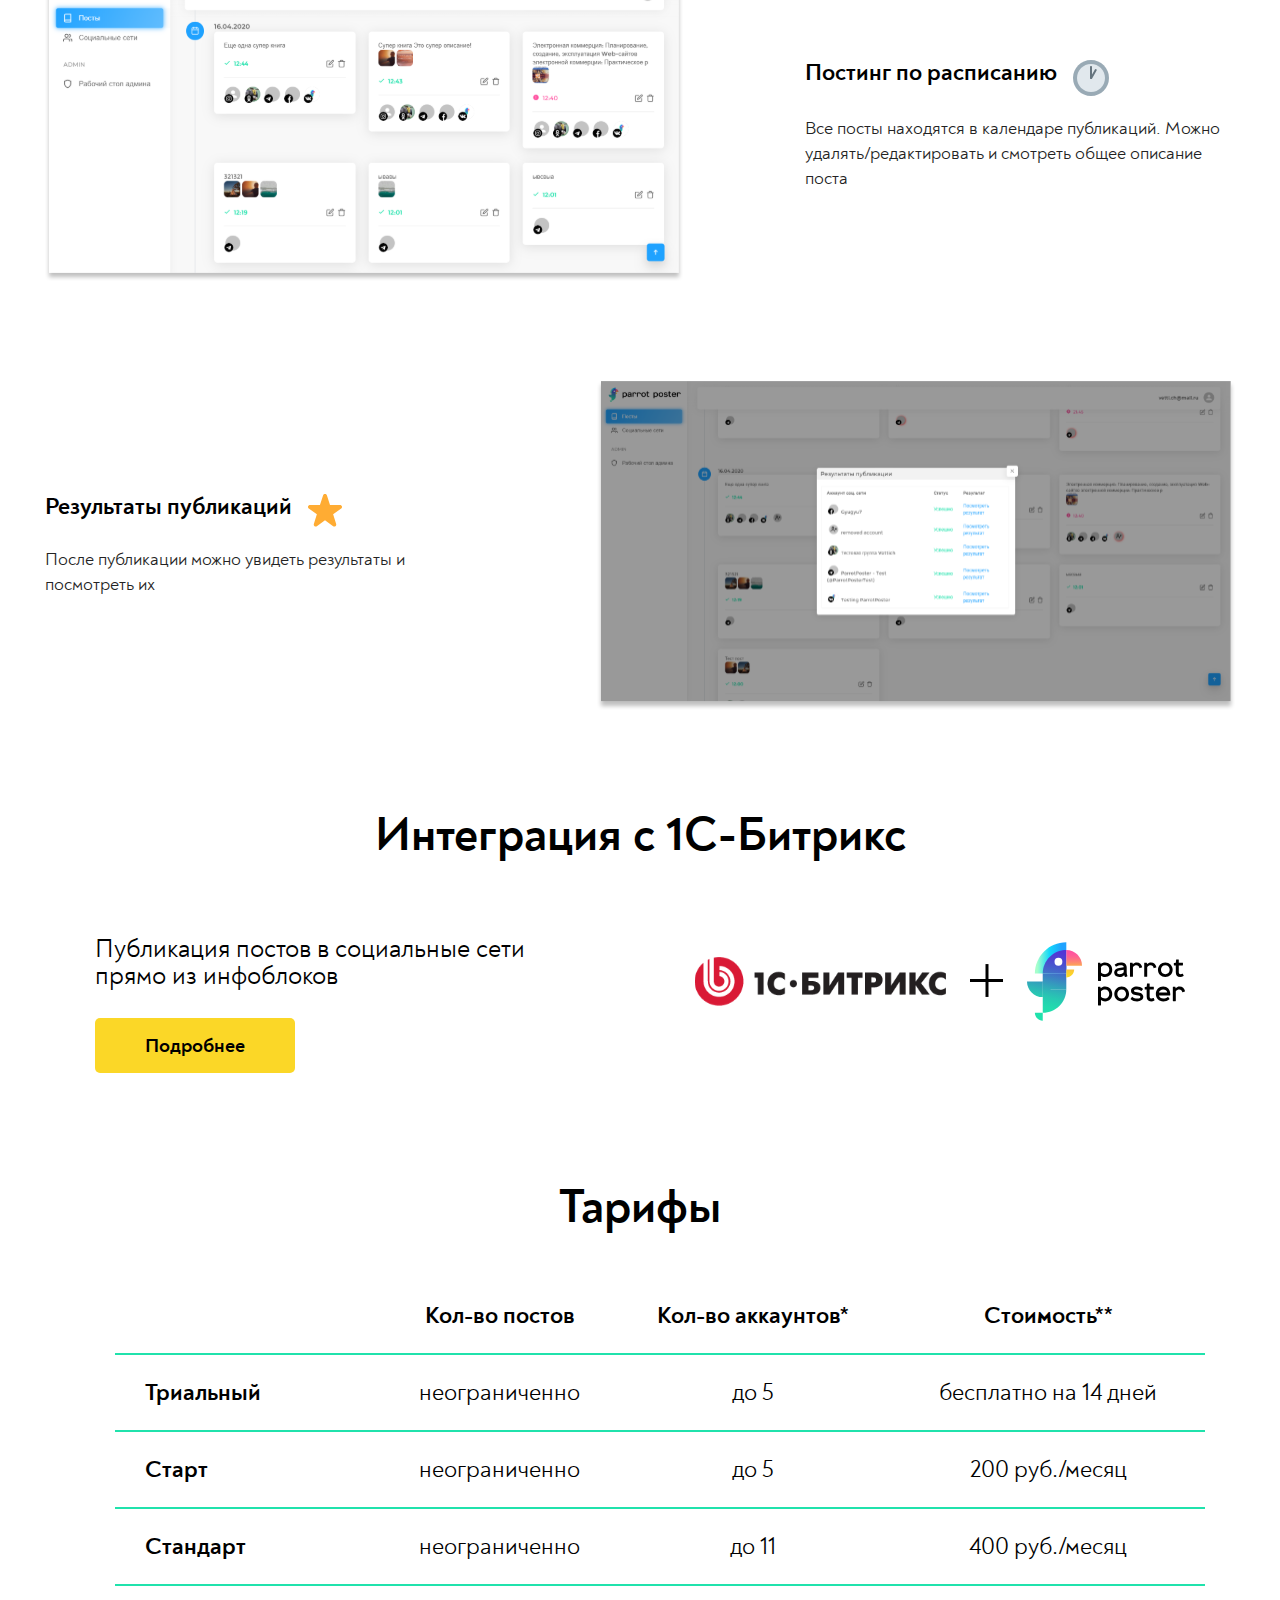
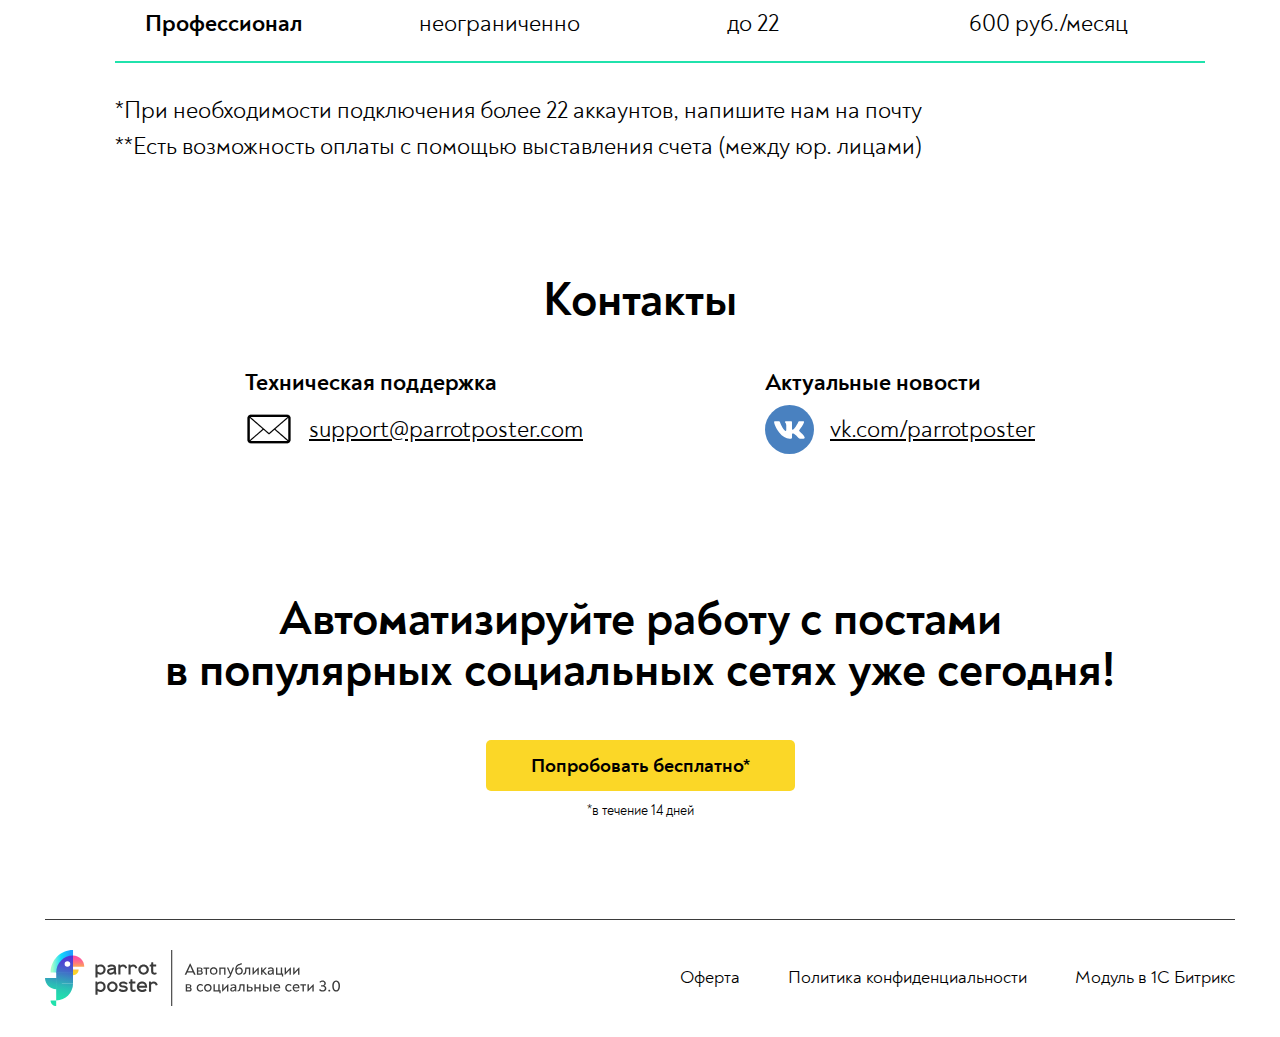
==== commit 9de2167d: "redisign header" ====
--- a/index.html
+++ b/index.html
@@ -21,6 +21,7 @@
             <li>Тарифы</li>
             <li>Контакты</li>
         </ul>
+        <a href="#" class="login">Войти</a>
         <a href="#" class="btn">Зарегистрироваться</a>
     </div>
 
@@ -99,12 +100,15 @@
     <div class="tariffs">
         <h2 class="title">Тарифы</h2>
         <table class="tariffs_table">
-            <caption>*Есть возможность оплаты с помощью выставления счета (между юр. лицами)</caption>
+            <caption>
+                <p>*При необходимости подключения более 22 аккаунтов, напишите нам на почту</p>
+                <p>**Есть возможность оплаты с помощью выставления счета (между юр. лицами)</p>
+            </caption>
             <tr>
                 <th></th>
                 <th>Кол-во постов</th>
-                <th>Кол-во аккаунтов</th>
-                <th>Стоимость</th>
+                <th>Кол-во аккаунтов*</th>
+                <th>Стоимость**</th>
             </tr>
             <tr>
                 <td>Триальный</td>
--- a/style.css
+++ b/style.css
@@ -18,30 +18,42 @@
     display: flex;
     align-items: center;
     margin-top: 30px;
+    width: 100%;
+    gap: 2em;
+}
+
+.header img{
+    height: 56px;
 }
 
 .container{
    width: 1190px; 
 }
 
-.header_logo{
-    margin-right: 67px;
-}
-
 .nav{
     list-style: none;
     display: flex;
-    gap: 34px;
-    margin-right: 80px;
-    font-size: 18px;
-    font-weight: 400;
-    line-height: 105%;
-   
+    justify-content: space-between;
+    gap: 1em;
+    font-size: 18px;
+    font-weight: 400;
+    line-height: 105%;
+    cursor: pointer;
+    color: #111;
+}
+
+.login{
+    text-decoration: none;
+    font-size: 18px;
+    color: #111;
+    line-height: 105%;
+    cursor: pointer;
+    font-weight: 700;
 }
 
 .btn{
     background-color:#FBD727;
-    color: #000;
+    color: #111;
     line-height: 105%;
     font-size: 18px;
     font-weight: 700;
@@ -49,7 +61,7 @@
     border: none;
     text-decoration: none;
     padding: 13px 39px;
-    
+    cursor: pointer;   
 }
 
 /*   ---   greetings   ---   */
@@ -188,8 +200,8 @@
 
 .tariffs_table th{
     font-weight: 700;
-    border-bottom: 3px solid #20E2AC;
-    height: 50px;
+    border-bottom: 2px solid #20E2AC;
+    height: 75px;
 }
 
 .tariffs_table td:first-child{
@@ -199,8 +211,8 @@
 }
 
 .tariffs_table td{
-    height: 50px;
-    border-bottom: 3px solid #20E2AC;
+    height: 75px;
+    border-bottom: 2px solid #20E2AC;
 }
 
 caption{
@@ -208,7 +220,7 @@
     margin-top: 30px;
     text-align: left;
     font-size: 24px;
-    line-height: 105%; 
+    line-height: 150%; 
 }
 
 /*   ---   contacts   ---   */
@@ -268,6 +280,10 @@
     border-top: 1px solid #3B3B3B;
 }
 
+.footer img{
+    height: 56px;
+}
+
 .footer_nav a{
     font-weight: 400;
     font-size: 18px;
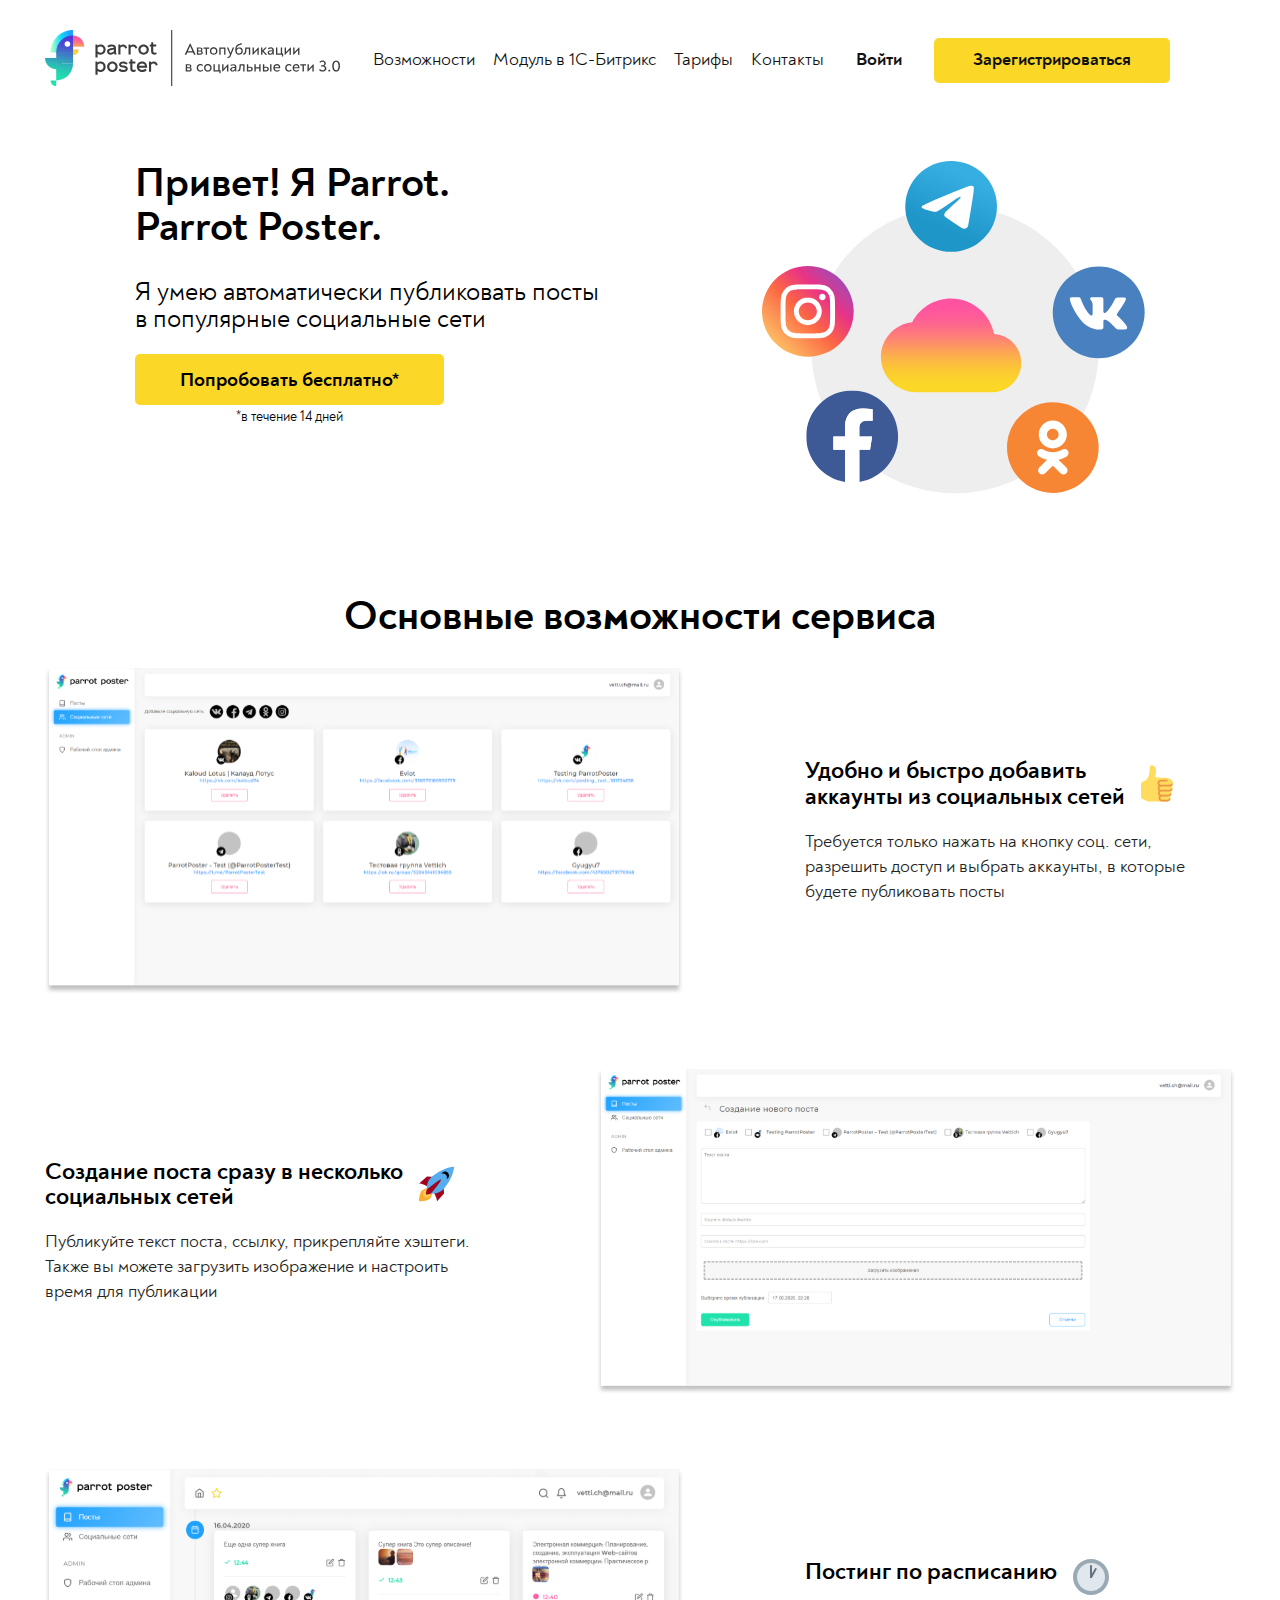
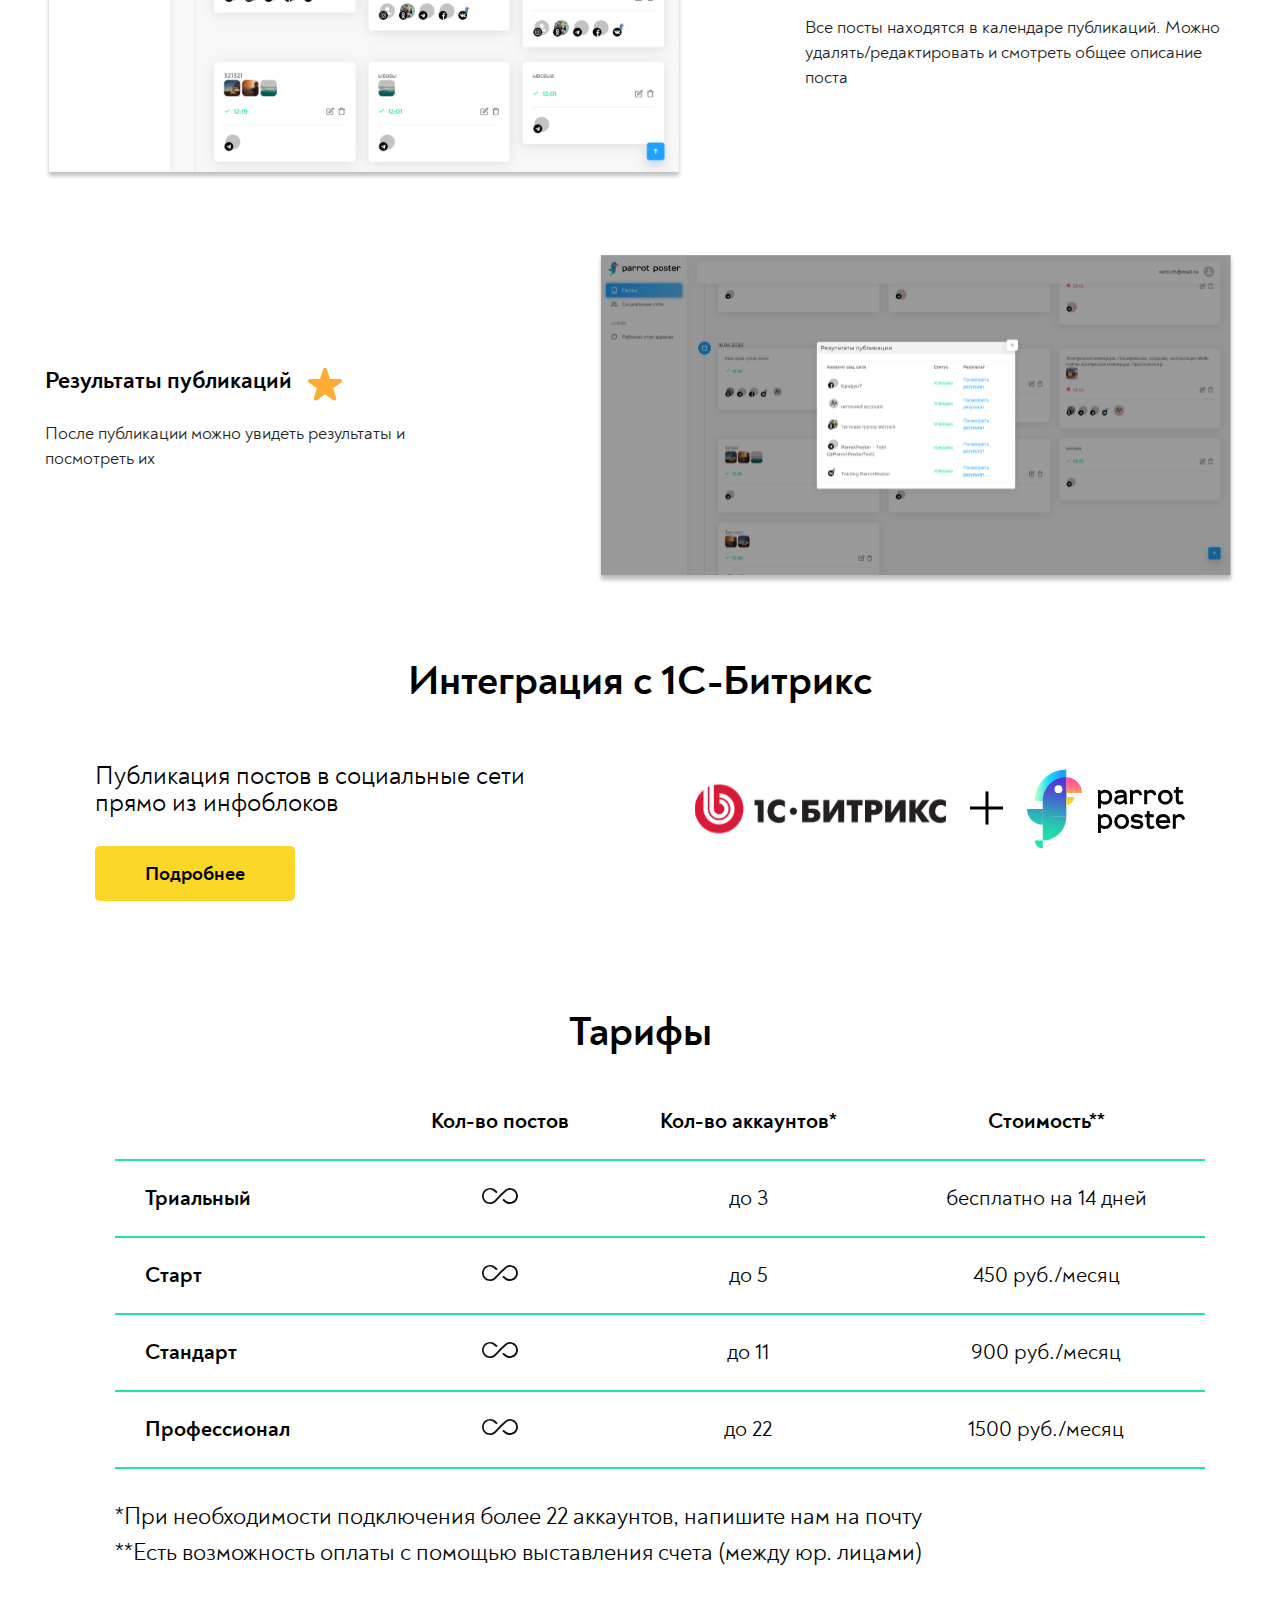
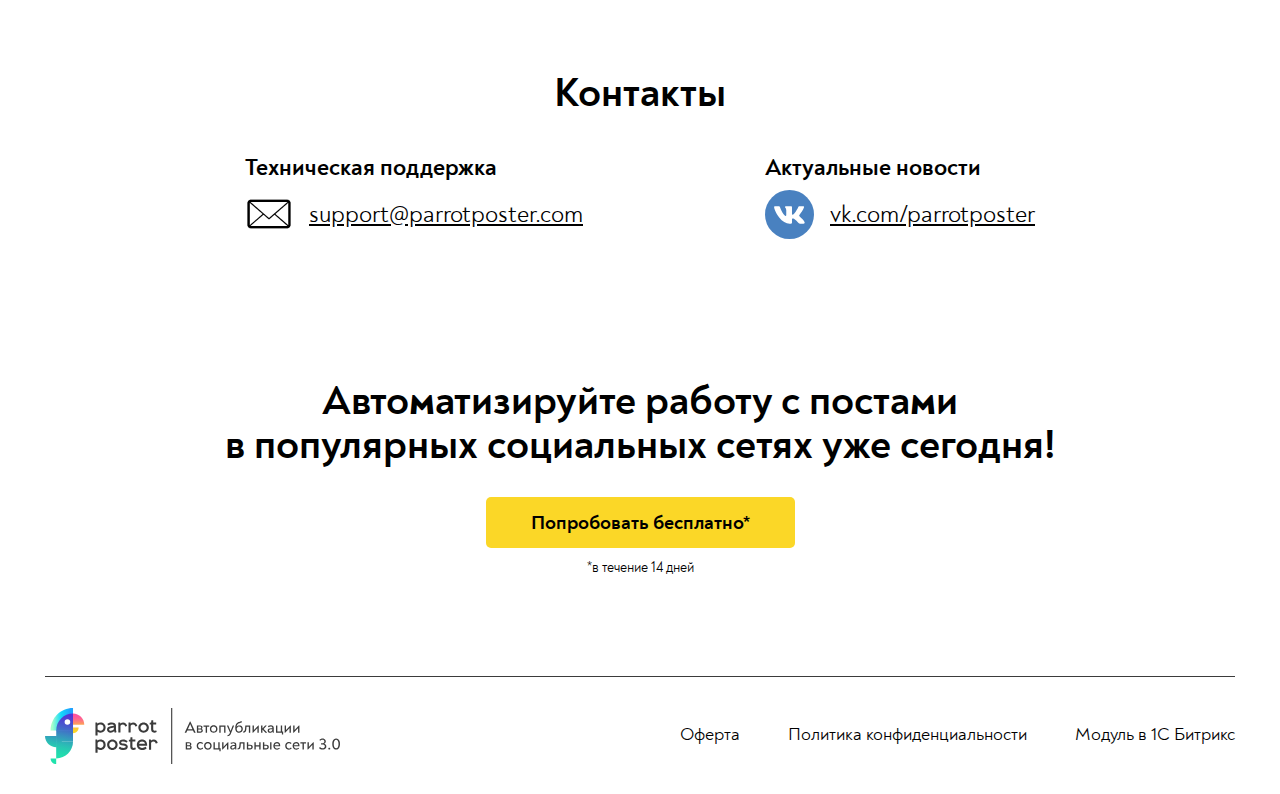
==== commit 4dc5afa0: "redisign tariffs" ====
--- a/index.html
+++ b/index.html
@@ -28,7 +28,7 @@
     <div class="greetings">
         <div class="desc">
             <h1 class="title left">Привет! Я Parrot. Parrot Poster.</h1>
-            <p class="text26">Я умею автоматически публиковать посты<br>в популярные социальные сети </p>
+            <p class="title_desc">Я умею автоматически публиковать посты<br>в популярные социальные сети </p>
             <div class="try_btn_wrap">
                 <a href="#" class="try_btn">Попробовать бесплатно*</a>
                 <p class="try_btn_text">*в течение 14 дней</p>
@@ -112,27 +112,27 @@
             </tr>
             <tr>
                 <td>Триальный</td>
-                <td>неограниченно</td>
-                <td>до 5</td>
+                <td><img src="img/infinity-thin.svg" alt="неограниченно"></td>
+                <td>до 3</td>
                 <td>бесплатно на 14 дней</td>
             </tr>
             <tr>
                 <td>Старт</td>
-                <td>неограниченно</td>
+                <td><img src="img/infinity-thin.svg" alt="неограниченно"></td>
                 <td>до 5</td>
-                <td>200 руб./месяц</td>
+                <td>450 руб./месяц</td>
             </tr>
             <tr>
                 <td>Стандарт</td>
-                <td>неограниченно</td>
+                <td><img src="img/infinity-thin.svg" alt="неограниченно"></td>
                 <td>до 11</td>
-                <td>400 руб./месяц</td>
+                <td>900 руб./месяц</td>
             </tr>
             <tr>
                 <td>Профессионал</td>
-                <td>неограниченно</td>
+                <td><img src="img/infinity-thin.svg" alt="неограниченно"></td>
                 <td>до 22</td>
-                <td>600 руб./месяц</td>
+                <td>1500 руб./месяц</td>
             </tr>
         </table>
         
--- a/style.css
+++ b/style.css
@@ -68,11 +68,11 @@
 
 .title{
     font-weight: 700;
-    font-size: 48px;
+    font-size: 42px;
     line-height: 105%; 
     margin-bottom: 18px;
     text-align: center;
-    margin-bottom: 45px;
+    margin-bottom: 30px;
 }
 
 .left{
@@ -80,11 +80,11 @@
     width: 365px;
 }
 
-.text26{
+.title_desc{
     font-weight: 400;
     font-size: 26px;
     line-height: 105%; 
-    margin-bottom: 42px;
+    margin-bottom: 20px;
 }
 
 .try_btn{
@@ -119,7 +119,7 @@
 /*   ---   features   ---   */
 
 .features{
-    margin-top: 130px;
+    margin-top: 100px;
 }
 
 .features_item_title p{
@@ -149,7 +149,7 @@
     display: flex;
     justify-content: space-between;
     align-items: center;
-    margin-bottom: 100px;
+    margin-bottom: 75px;
 }
 
 /*   ---   integrations   ---   */
@@ -188,7 +188,7 @@
 
 .tariffs_table{
     font-weight: 400;
-    font-size: 24px;
+    font-size: 22px;
     line-height: 105%; 
     text-align: center;
     border: none;
@@ -223,10 +223,14 @@
     line-height: 150%; 
 }
 
+table img{
+    height: 36px;
+}
+
 /*   ---   contacts   ---   */
 
 .contacts{
-    margin-top: 110px;
+    margin-top: 100px;
     margin-bottom: 140px;
 }
 
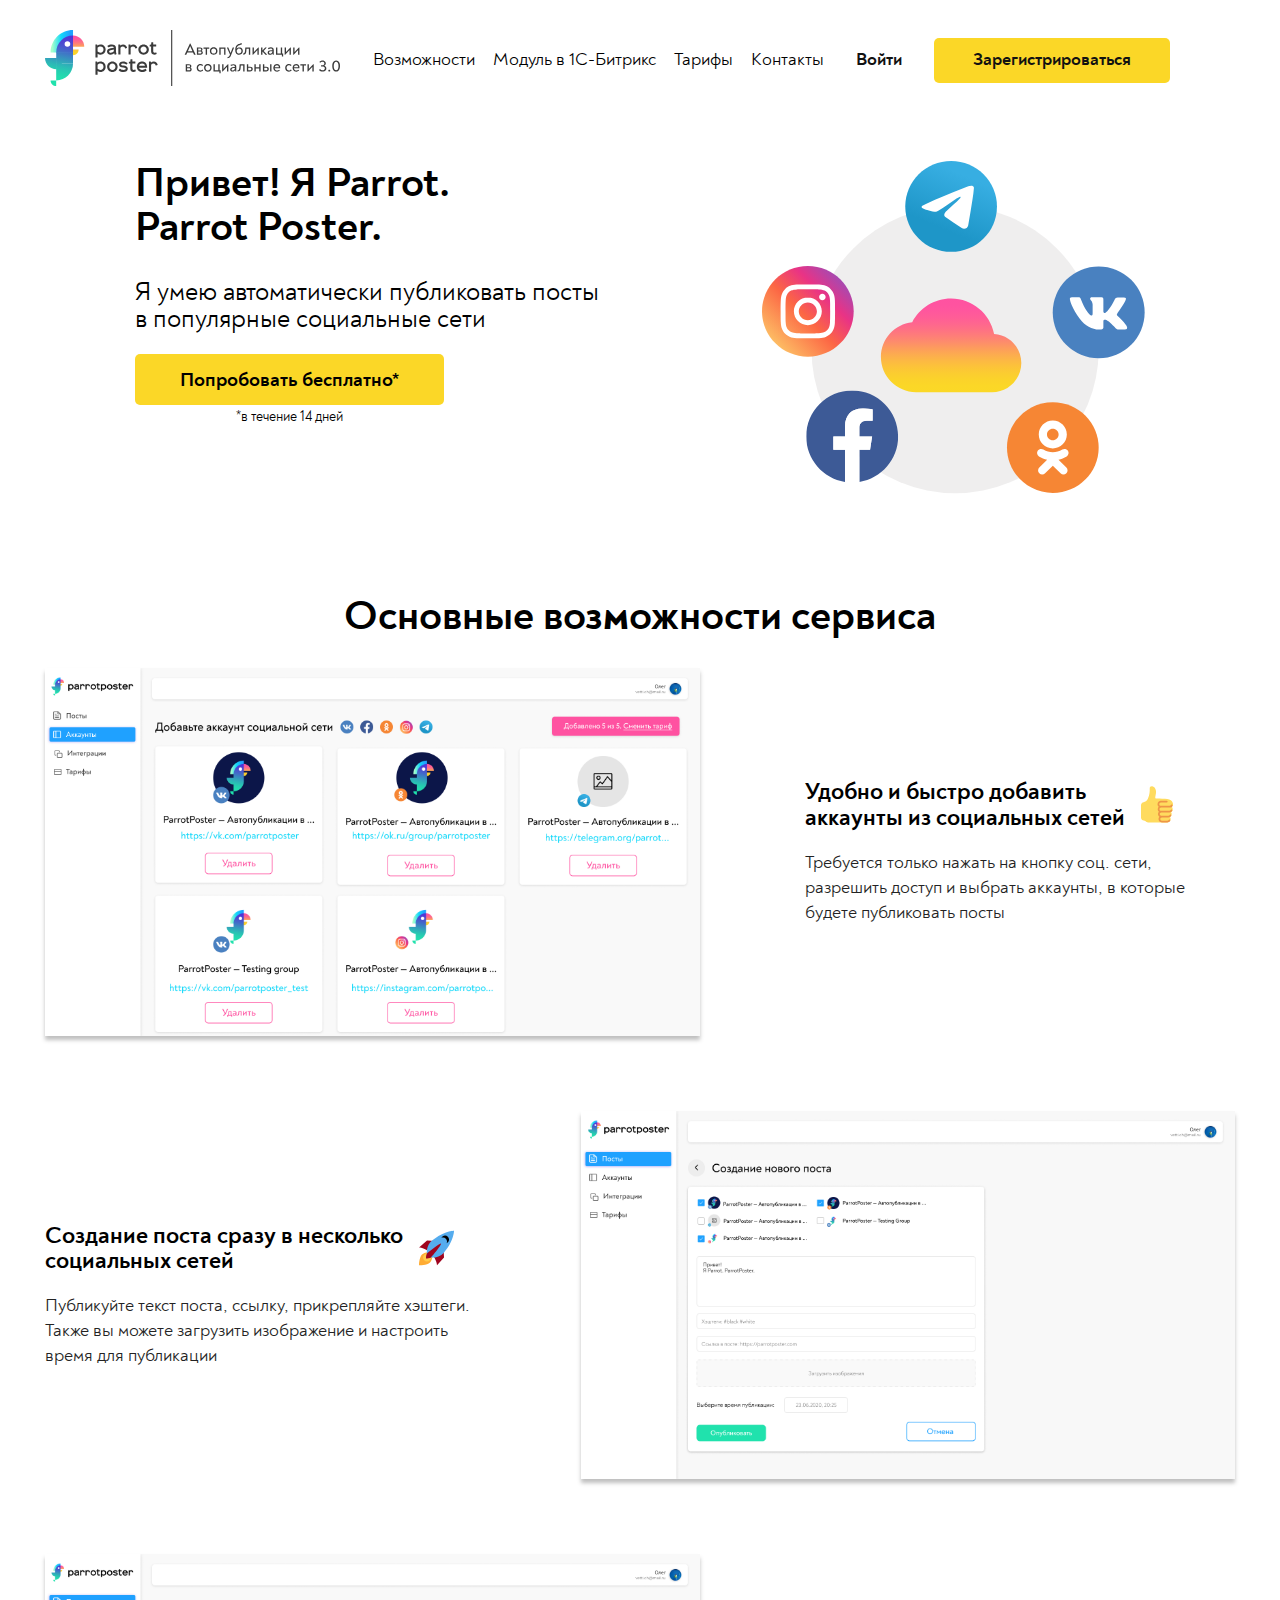
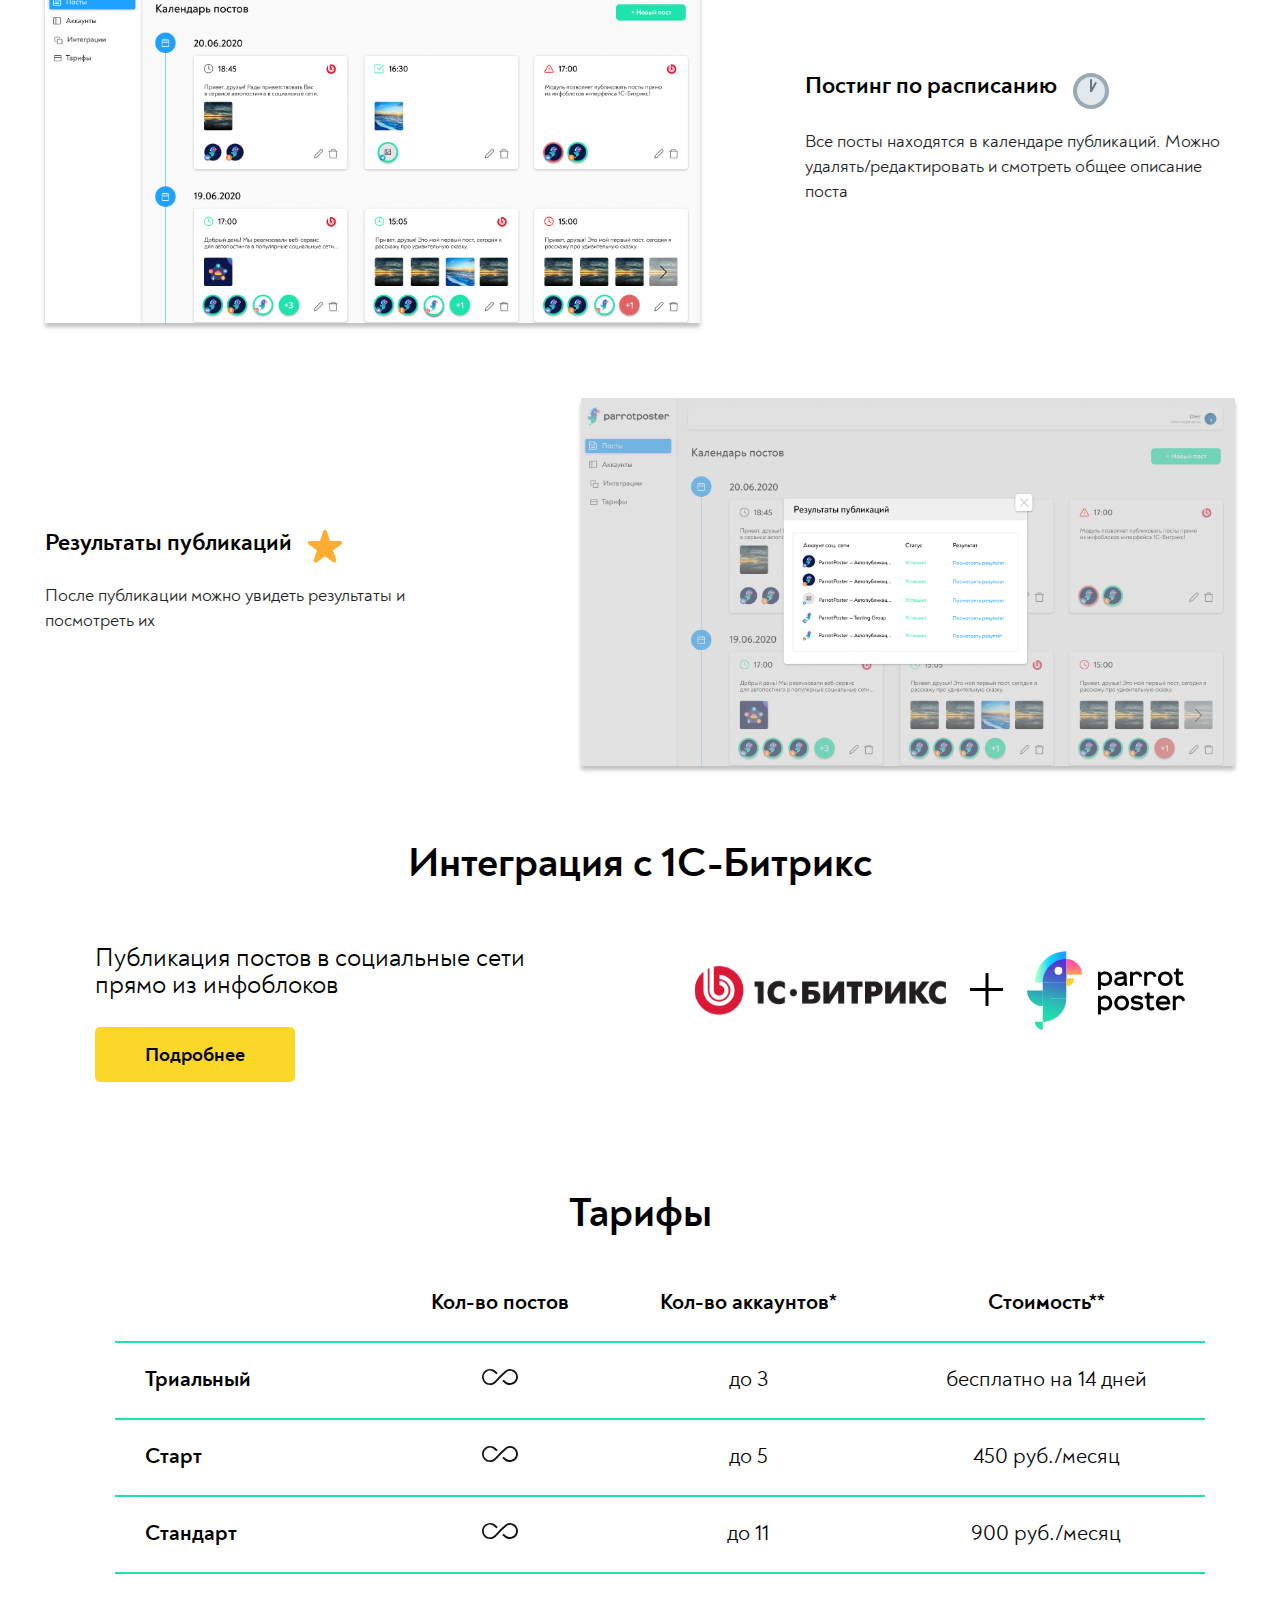
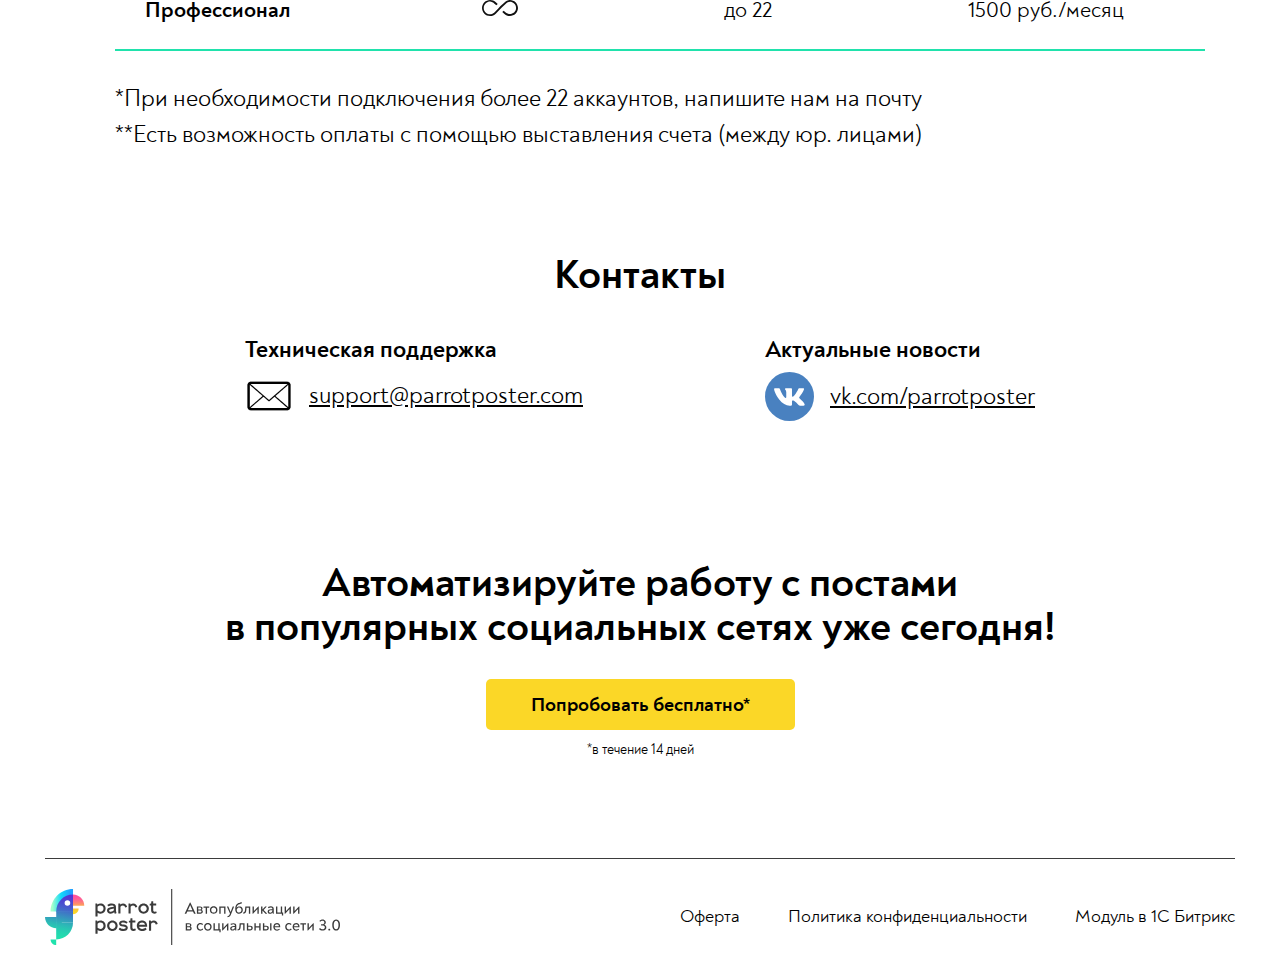
==== commit 07d4ba7e: "add bx.html, add links" ====
--- a/index.html
+++ b/index.html
@@ -13,16 +13,16 @@
     
 <div class="container">
 
-    <div class="header">
+    <div class="header" id="header">
         <a href="#"><img src="img/logo.ru.svg" alt="logo" class="header_logo"></a>
-        <ul class="nav">
-            <li>Возможности</li>
-            <li>Модуль в 1С-Битрикс</li>
-            <li>Тарифы</li>
-            <li>Контакты</li>
-        </ul>
-        <a href="#" class="login">Войти</a>
-        <a href="#" class="btn">Зарегистрироваться</a>
+        <div class="nav">
+            <a href="#features">Возможности</a>
+            <a href="bx.html">Модуль в 1С-Битрикс</a>
+            <a href="#tariffs">Тарифы</a>
+            <a href="#contacts">Контакты</a>
+        </div>
+        <a href="https://parrotposter.com/app/login" class="login">Войти</a>
+        <a href="https://parrotposter.com/app/signup" class="btn">Зарегистрироваться</a>
     </div>
 
     <div class="greetings">
@@ -30,18 +30,18 @@
             <h1 class="title left">Привет! Я Parrot. Parrot Poster.</h1>
             <p class="title_desc">Я умею автоматически публиковать посты<br>в популярные социальные сети </p>
             <div class="try_btn_wrap">
-                <a href="#" class="try_btn">Попробовать бесплатно*</a>
+                <a href="https://parrotposter.com/app/signup" class="try_btn">Попробовать бесплатно*</a>
                 <p class="try_btn_text">*в течение 14 дней</p>
             </div>
             </div>
         <img src="img/social.svg" alt="social">
     </div>
 
-    <div class="features">
+    <div class="features" id="features">
         <h2 class="title">Основные возможности сервиса</h2>
         
         <div class="features_item">
-            <img src="img/features item 1.svg" alt="screenshot">
+            <img src="img/app-feat-01.jpg" alt="screenshot">
             <div>
                 <div class="features_item_title">
                     <p>Удобно и быстро добавить<br> аккаунты из социальных сетей</p>
@@ -59,11 +59,11 @@
                 </div>
                 <span class="features_item_desc">Публикуйте текст поста, ссылку, прикрепляйте хэштеги. Также вы можете загрузить изображение и настроить время для публикации</span>
             </div>
-            <img src="img/features item 2.svg" alt="screenshot">
+            <img src="img/app-feat-02.jpg" alt="screenshot">
         </div>
 
         <div class="features_item">
-            <img src="img/features item 3.svg" alt="screenshot">
+            <img src="img/app-feat-03.jpg" alt="screenshot">
             <div>
                 <div class="features_item_title">
                     <p>Постинг по расписанию</p>
@@ -81,7 +81,7 @@
                 </div>
                 <span class="features_item_desc">После публикации можно увидеть результаты и посмотреть их</span>
             </div>
-            <img src="img/features item 4.svg" alt="screenshot">
+            <img src="img/app-feat-04.jpg" alt="screenshot">
         </div>
     </div>
 
@@ -90,14 +90,14 @@
         <div class="integrations_container">
             <div>
                 <p class="integrations_text">Публикация постов в социальные сети прямо из инфоблоков</p>
-                <a href="#" class="integrations_btn">Подробнее</a>
+                <a href="bx.html" class="integrations_btn">Подробнее</a>
             </div>
             <img src="img/integrations.svg" alt="integrations logo">
         </div>
 
     </div>
 
-    <div class="tariffs">
+    <div class="tariffs" id="tariffs">
         <h2 class="title">Тарифы</h2>
         <table class="tariffs_table">
             <caption>
@@ -138,21 +138,21 @@
         
     </div>
 
-    <div class="contacts">
+    <div class="contacts" id="contacts">
         <h2 class="title">Контакты</h2>
         <div class="contacts_items">
             <div class="contacts_item">
                 <p>Техническая поддержка</p>
                 <div class="contacts_desc">
                     <img src="img/email.png" alt="emai logo">
-                    <a href="#">support@parrotposter.com</a>
+                    <a href="mailto:support@parrotposter.com">support@parrotposter.com</a>
                 </div>
             </div>
             <div class="contacts_item">
                 <p>Актуальные новости</p>
                 <div class="contacts_desc">
                     <img src="img/vk_logo.svg" alt="vk logo">
-                    <a href="https://vk.com/parrotposter">vk.com/parrotposter</a>
+                    <a href="https://vk.com/parrotposter" target="_blank">vk.com/parrotposter</a>
                 </div>
             </div>
         </div>
@@ -161,7 +161,7 @@
     <div class="final">
         <h2 class="title">Автоматизируйте работу с постами<br>в популярных социальных сетях уже сегодня!</h2>
         <div class="try_btn_wrap">
-            <a href="#" class="try_btn">Попробовать бесплатно*</a>
+            <a href="https://parrotposter.com/app/signup" class="try_btn">Попробовать бесплатно*</a>
             <p class="try_btn_text">*в течение 14 дней</p>
         </div>
     </div>
@@ -169,9 +169,9 @@
     <div class="footer">
         <img src="img/logo.ru.svg" alt="logo" class="header_logo">
         <div class="footer_nav">
-            <a href="#">Оферта</a>
-            <a href="#">Политика конфиденциальности</a>
-            <a href="#">Модуль в 1С Битрикс</a>
+            <a href="https://parrotposter.com/static/oferta.pdf">Оферта</a>
+            <a href="https://parrotposter.com/static/politics.pdf">Политика конфиденциальности</a>
+            <a href="https://marketplace.1c-bitrix.ru/solutions/vettich.sp3/?utm_source=site2bx" target="_blank">Модуль в 1С Битрикс</a>
         </div>
     </div>
 </div>
--- a/style.css
+++ b/style.css
@@ -40,6 +40,11 @@
     line-height: 105%;
     cursor: pointer;
     color: #111;
+}
+
+.nav a{
+    text-decoration: none;
+    color: #000;
 }
 
 .login{
@@ -151,6 +156,13 @@
     align-items: center;
     margin-bottom: 75px;
 }
+
+.features_item > img{
+    box-shadow: 0px 4px 4px rgb(0 0 0 / 25%);
+    width: 55%;
+}
+
+
 
 /*   ---   integrations   ---   */
 
